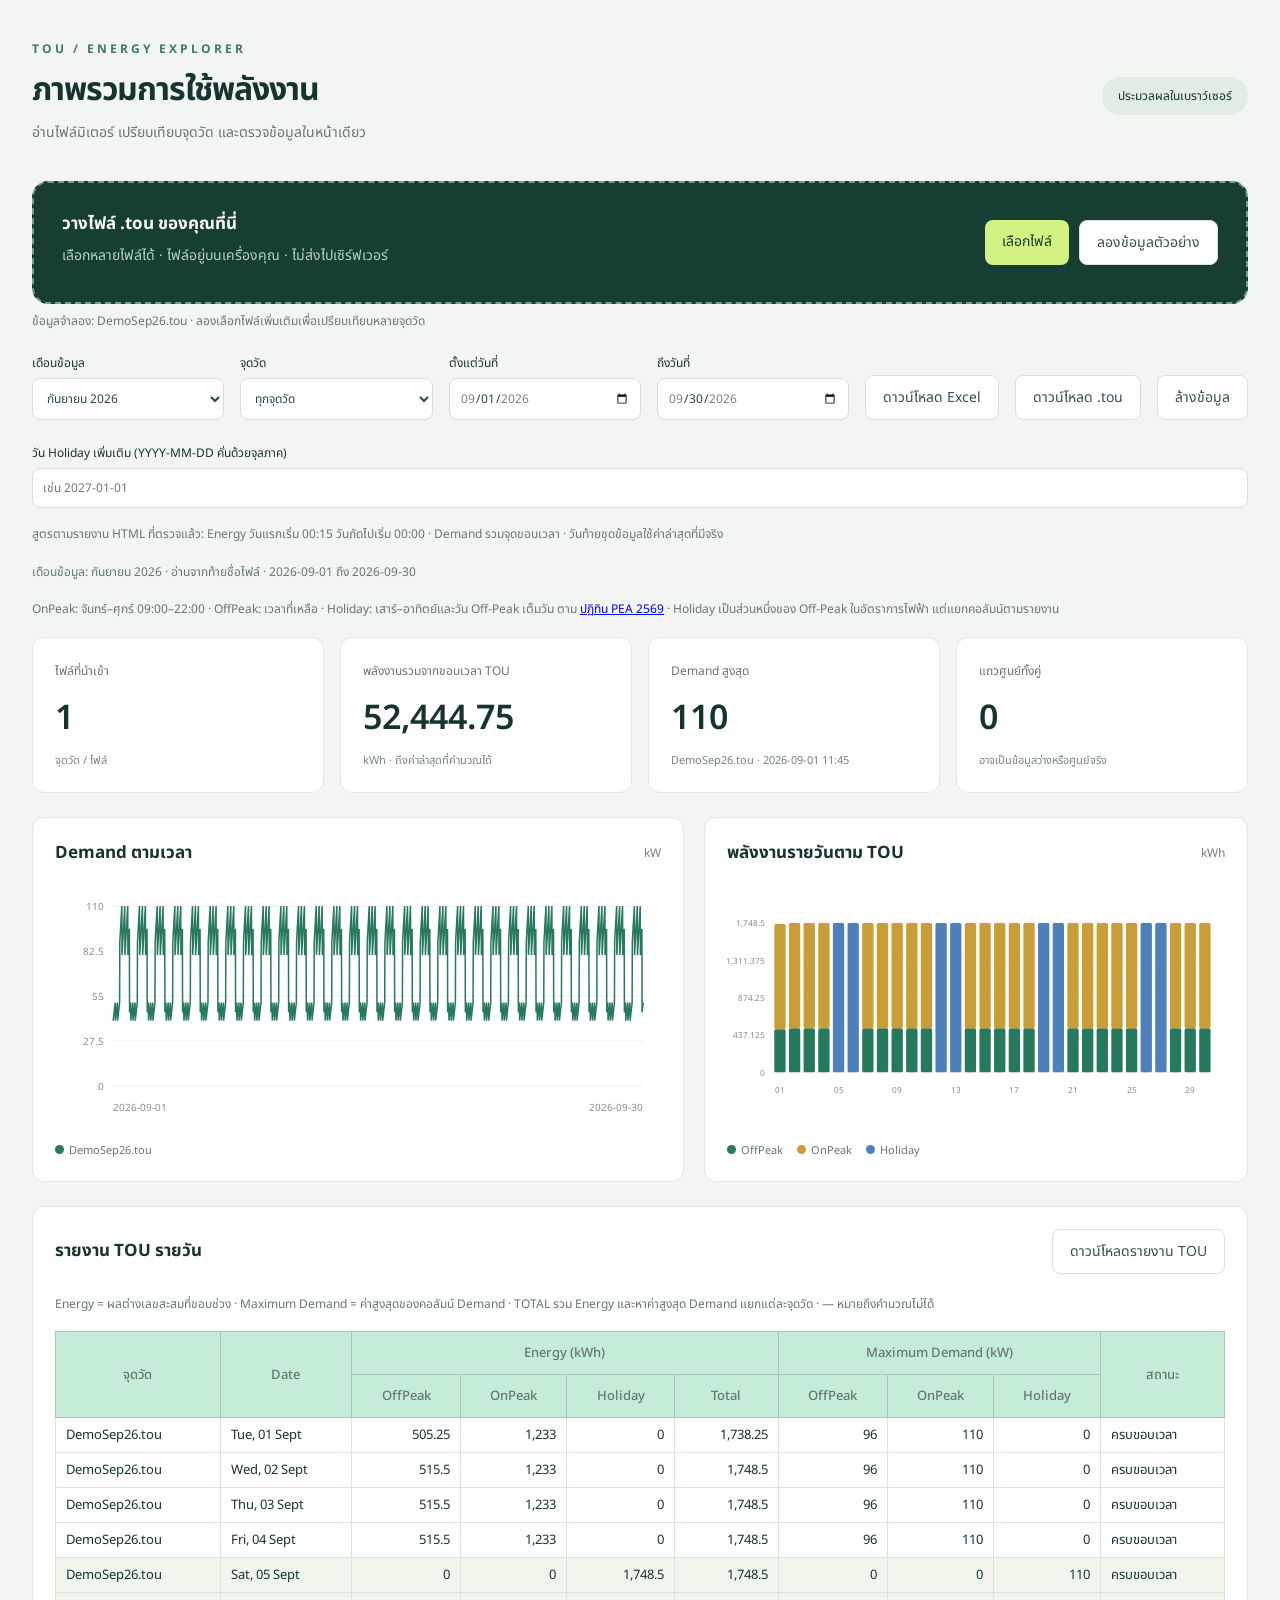
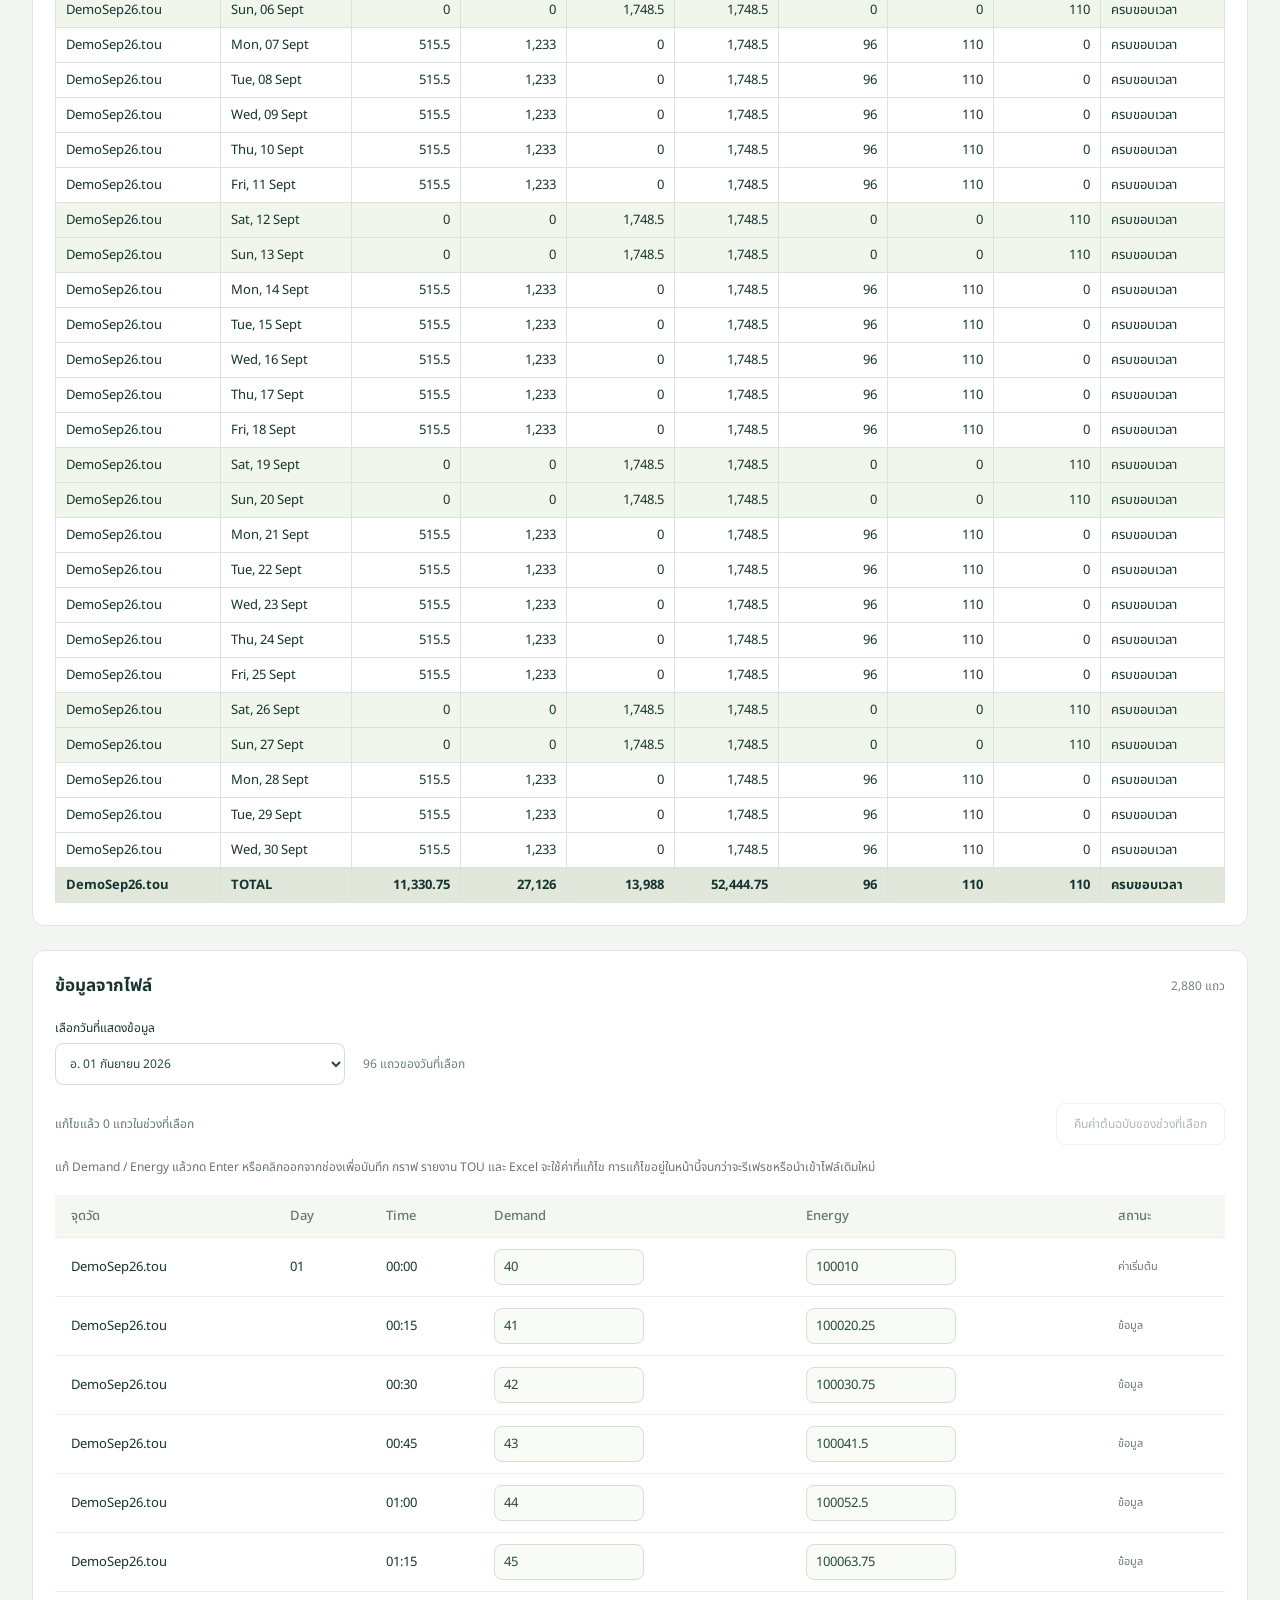
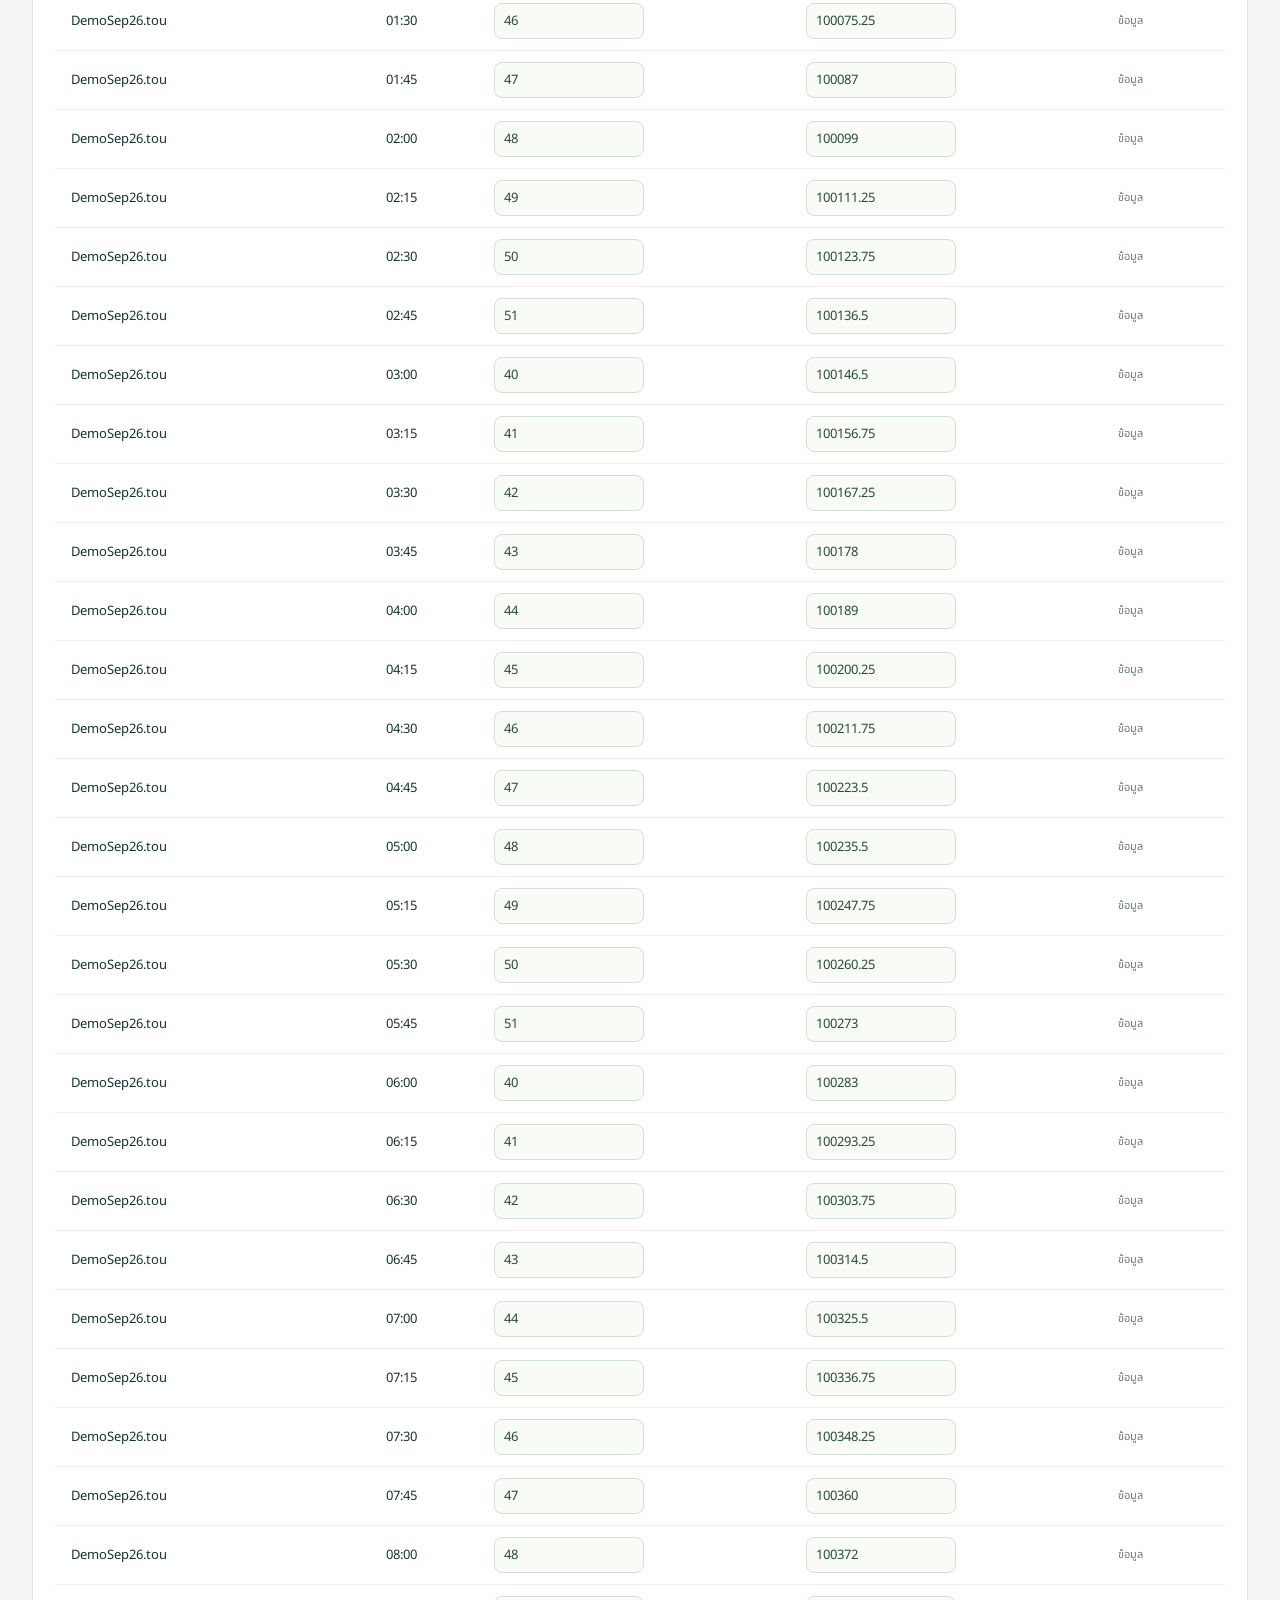
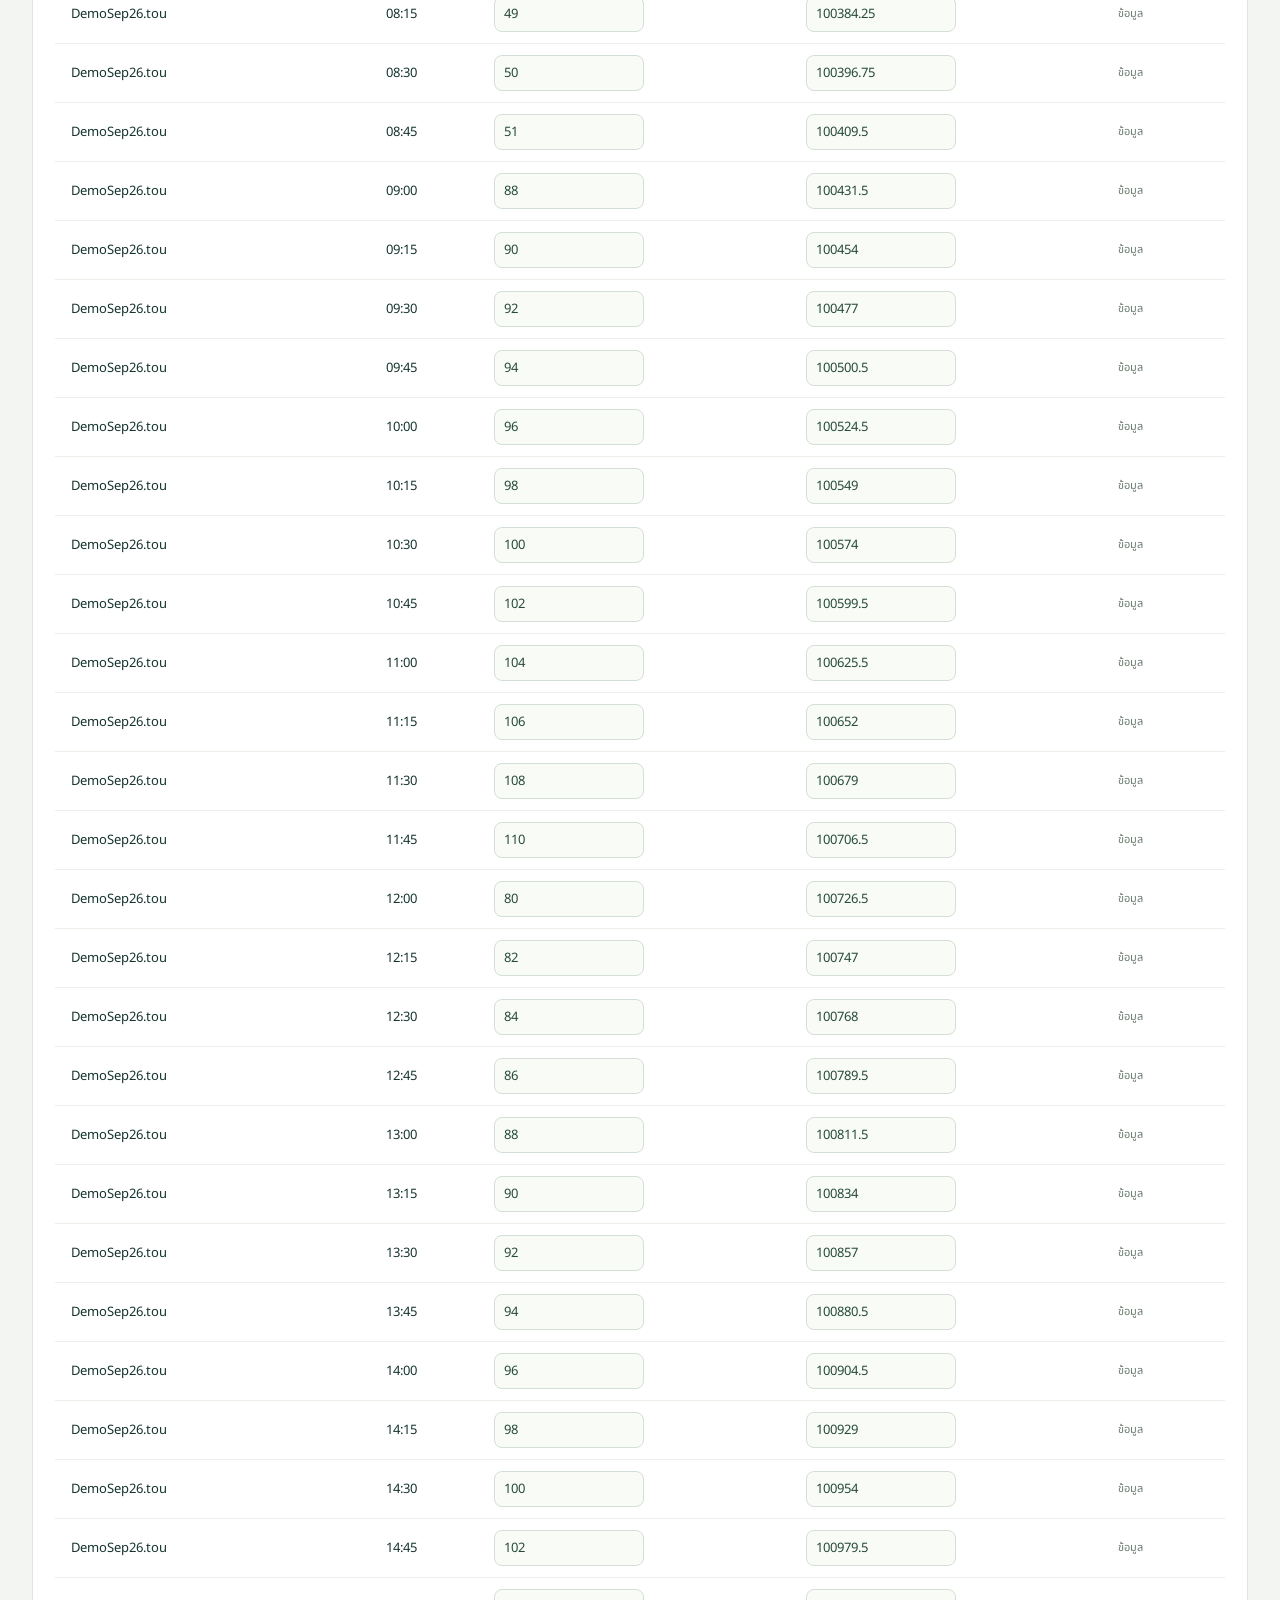
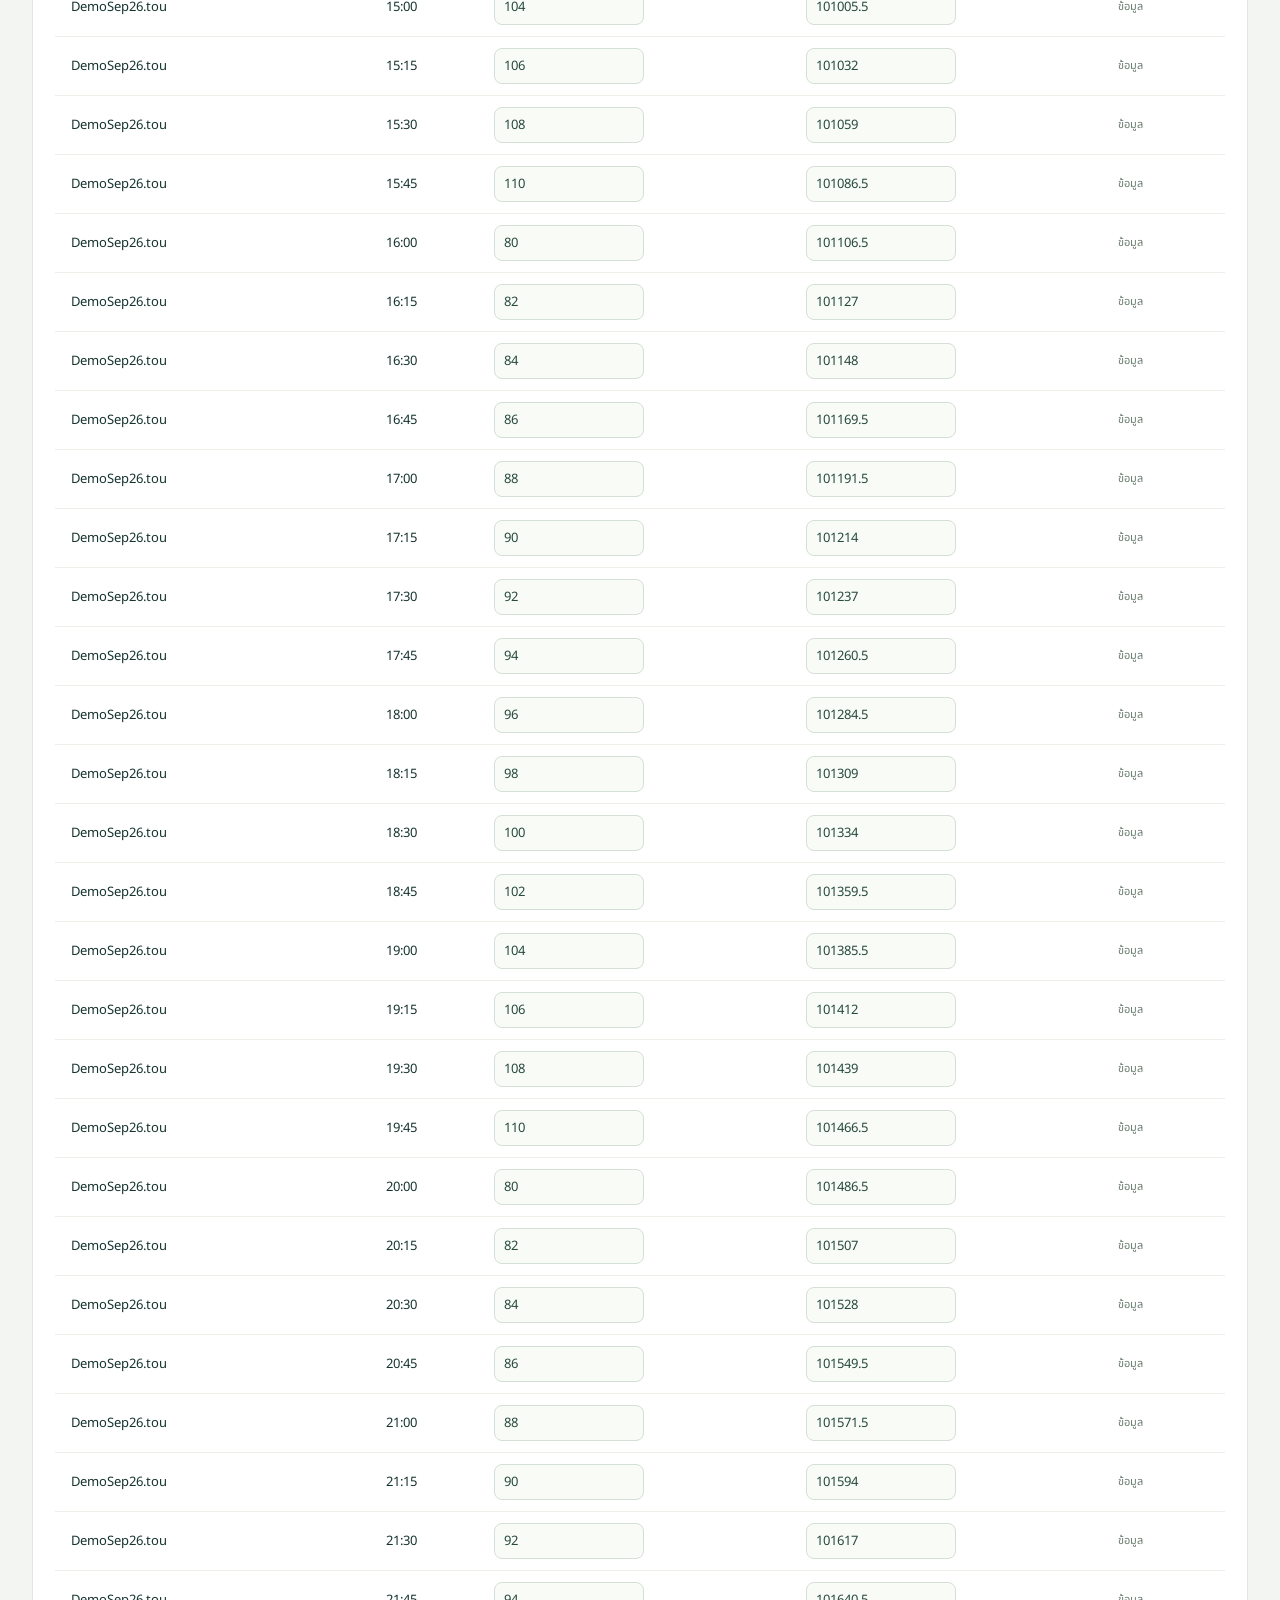
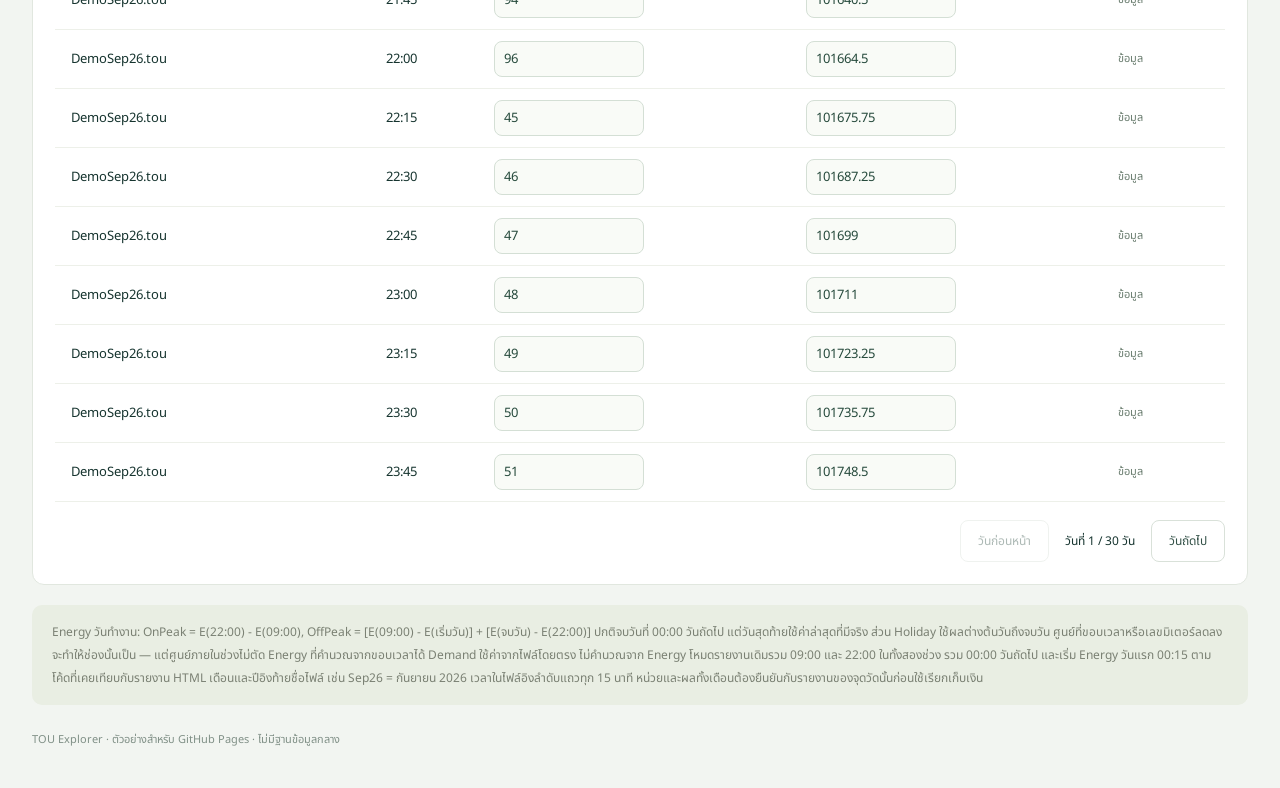
==== index.html @ ffd2c07a "Add TOU dashboard with verified calculations Read and edit TOU files locally, display daily TOU ener" ====
<!doctype html>
<html lang="th"><head><meta charset="utf-8"><meta name="viewport" content="width=device-width,initial-scale=1"><title>TOU · Energy Dashboard</title><link rel="stylesheet" href="style.css"></head>
<body><main>
<header><div><div class="eyebrow">TOU / ENERGY EXPLORER</div><h1>ภาพรวมการใช้พลังงาน</h1><p>อ่านไฟล์มิเตอร์ เปรียบเทียบจุดวัด และตรวจข้อมูลในหน้าเดียว</p></div><span class="badge">ประมวลผลในเบราว์เซอร์</span></header>
<section id="drop" class="upload"><div><h2>วางไฟล์ .tou ของคุณที่นี่</h2><p>เลือกหลายไฟล์ได้ · ไฟล์อยู่บนเครื่องคุณ · ไม่ส่งไปเซิร์ฟเวอร์</p></div><div class="actions"><label class="button">เลือกไฟล์<input id="files" type="file" accept=".tou" multiple hidden></label><button id="demo" class="secondary">ลองข้อมูลตัวอย่าง</button></div></section>
<p id="message" role="status" aria-live="polite"></p>
<section class="filters"><label>เดือนข้อมูล<select id="period"></select></label><label>จุดวัด<select id="meter"><option value="all">ทุกจุดวัด</option></select></label><label>ตั้งแต่วันที่<input type="date" id="from"></label><label>ถึงวันที่<input type="date" id="to"></label><button id="export" class="secondary">ดาวน์โหลด Excel</button><button id="touExport" class="secondary" title="ส่งออกทั้งไฟล์พร้อมค่าที่แก้ไข ไม่ตัดตามช่วงวันที่">ดาวน์โหลด .tou</button><button id="clear" class="secondary">ล้างข้อมูล</button></section>
<section class="tou-options"><label>วัน Holiday เพิ่มเติม (YYYY-MM-DD คั่นด้วยจุลภาค)<input id="holidays" placeholder="เช่น 2027-01-01"></label></section><p class="rule">สูตรตามรายงาน HTML ที่ตรวจแล้ว: Energy วันแรกเริ่ม 00:15 วันถัดไปเริ่ม 00:00 · Demand รวมจุดขอบเวลา · วันท้ายชุดข้อมูลใช้ค่าล่าสุดที่มีจริง</p><p id="periodInfo" class="rule"></p><p class="rule">OnPeak: จันทร์–ศุกร์ 09:00–22:00 · OffPeak: เวลาที่เหลือ · Holiday: เสาร์–อาทิตย์และวัน Off-Peak เต็มวัน ตาม <a href="https://www.pea.co.th/sites/default/files/users/user36/Off-Peak_Calendar_2569_0.jpg" target="_blank" rel="noopener">ปฏิทิน PEA 2569</a> · Holiday เป็นส่วนหนึ่งของ Off-Peak ในอัตราการไฟฟ้า แต่แยกคอลัมน์ตามรายงาน</p><p id="calendarWarning" role="status"></p><section class="cards"><article><span>ไฟล์ที่นำเข้า</span><strong id="count">0</strong><small>จุดวัด / ไฟล์</small></article><article><span>พลังงานรวมจากขอบเวลา TOU</span><strong id="energy">—</strong><small>kWh · ถึงค่าล่าสุดที่คำนวณได้</small></article><article><span>Demand สูงสุด</span><strong id="peak">—</strong><small id="peakAt">kW</small></article><article><span>แถวศูนย์ทั้งคู่</span><strong id="gaps">—</strong><small>อาจเป็นข้อมูลว่างหรือศูนย์จริง</small></article></section>
<section class="charts"><article class="panel"><div class="panelhead"><h2>Demand ตามเวลา</h2><span>kW</span></div><div id="demandChart" class="chart"></div></article><article class="panel"><div class="panelhead"><h2>พลังงานรายวันตาม TOU</h2><span>kWh</span></div><div id="energyChart" class="chart"></div></article></section>
<section class="panel daily-panel"><div class="panelhead"><h2>รายงาน TOU รายวัน</h2><button id="dailyExport" class="secondary">ดาวน์โหลดรายงาน TOU</button></div><p class="rule">Energy = ผลต่างเลขสะสมที่ขอบช่วง · Maximum Demand = ค่าสูงสุดของคอลัมน์ Demand · TOTAL รวม Energy และหาค่าสูงสุด Demand แยกแต่ละจุดวัด · — หมายถึงคำนวณไม่ได้</p><div class="tablewrap"><table class="tou-table"><thead><tr><th rowspan="2">จุดวัด</th><th rowspan="2">Date</th><th colspan="4">Energy (kWh)</th><th colspan="3">Maximum Demand (kW)</th><th rowspan="2">สถานะ</th></tr><tr><th>OffPeak</th><th>OnPeak</th><th>Holiday</th><th>Total</th><th>OffPeak</th><th>OnPeak</th><th>Holiday</th></tr></thead><tbody id="dailyTable"></tbody></table></div></section><section class="panel"><div class="panelhead"><h2>ข้อมูลจากไฟล์</h2><span id="rowsCount">0 แถว</span></div><div class="day-toolbar"><label>เลือกวันที่แสดงข้อมูล<select id="rawDay"></select></label><span id="dayRowsCount"></span></div><div class="edit-toolbar"><span id="editCount">แก้ไขแล้ว 0 แถว</span><button id="restore" class="secondary" disabled>คืนค่าต้นฉบับของช่วงที่เลือก</button></div><p class="rule">แก้ Demand / Energy แล้วกด Enter หรือคลิกออกจากช่องเพื่อบันทึก กราฟ รายงาน TOU และ Excel จะใช้ค่าที่แก้ไข การแก้ไขอยู่ในหน้านี้จนกว่าจะรีเฟรชหรือนำเข้าไฟล์เดิมใหม่</p><p id="editMessage" role="status" aria-live="polite"></p><div class="tablewrap"><table><thead><tr><th>จุดวัด</th><th>Day</th><th>Time</th><th>Demand</th><th>Energy</th><th>สถานะ</th></tr></thead><tbody id="table"></tbody></table></div><div class="pager"><button id="prev" class="secondary">วันก่อนหน้า</button><span id="page">—</span><button id="next" class="secondary">วันถัดไป</button></div></section>
<aside>Energy วันทำงาน: OnPeak = E(22:00) − E(09:00), OffPeak = [E(09:00) − E(เริ่มวัน)] + [E(จบวัน) − E(22:00)] ปกติจบวันที่ 00:00 วันถัดไป แต่วันสุดท้ายใช้ค่าล่าสุดที่มีจริง ส่วน Holiday ใช้ผลต่างต้นวันถึงจบวัน ศูนย์ที่ขอบเวลาหรือเลขมิเตอร์ลดลงจะทำให้ช่องนั้นเป็น — แต่ศูนย์ภายในช่วงไม่ตัด Energy ที่คำนวณจากขอบเวลาได้ Demand ใช้ค่าจากไฟล์โดยตรง ไม่คำนวณจาก Energy โหมดรายงานเดิมรวม 09:00 และ 22:00 ในทั้งสองช่วง รวม 00:00 วันถัดไป และเริ่ม Energy วันแรก 00:15 ตามโค้ดที่เคยเทียบกับรายงาน HTML เดือนและปีอิงท้ายชื่อไฟล์ เช่น Sep26 = กันยายน 2026 เวลาในไฟล์อิงลำดับแถวทุก 15 นาที หน่วยและผลทั้งเดือนต้องยืนยันกับรายงานของจุดวัดนั้นก่อนใช้เรียกเก็บเงิน</aside>
<footer>TOU Explorer · ตัวอย่างสำหรับ GitHub Pages · ไม่มีฐานข้อมูลกลาง</footer>
</main><script src="demo.js"></script><script type="module" src="app.js"></script></body></html>
---- style.css ----
@import url('https://fonts.googleapis.com/css2?family=Noto+Sans+Thai:wght@400;500;600;700&display=swap');
:root{font-family:'Noto Sans Thai',sans-serif;color:#16342f;background:#f2f5f1;font-size:14px}*{box-sizing:border-box}body{margin:0}main{max-width:1280px;margin:auto;padding:40px 32px}header{display:flex;justify-content:space-between;align-items:center;margin-bottom:30px}h1{font-size:32px;letter-spacing:-1px;margin:8px 0}h2{font-size:17px;margin:0}p{color:#65776f;margin:8px 0}.eyebrow{font-size:12px;letter-spacing:3px;color:#3d7a66;font-weight:700}.badge{background:#e1ece3;padding:10px 16px;border-radius:30px;font-size:12px}.upload{display:flex;align-items:center;justify-content:space-between;background:#173e33;color:white;border:2px dashed #789c88;border-radius:16px;padding:28px}.upload p{color:#bcd0c3}.upload.over{background:#285e4c}.actions{display:flex;gap:10px;flex-wrap:wrap}button,.button{font:inherit;border:0;border-radius:8px;background:#d3f283;color:#183d30;cursor:pointer;padding:11px 17px;display:inline-block}button.secondary{background:white;border:1px solid #d9e1d9;color:#345248}button:hover,.button:hover{filter:brightness(.95)}button:disabled{opacity:.4;cursor:default}input,select{font:inherit;border:1px solid #d4dfd5;border-radius:8px;padding:10px;background:white;color:#264a3c;width:100%}.filters{display:flex;gap:16px;align-items:end;margin:24px 0}.filters label{flex:1;display:grid;gap:6px;font-size:12px}.cards{display:grid;grid-template-columns:repeat(4,1fr);gap:16px;margin-bottom:24px}.cards article{background:white;border:1px solid #e1e7df;border-radius:12px;padding:22px}.cards span{font-size:12px;color:#63776c}.cards strong{display:block;font-size:34px;margin:12px 0 5px;font-weight:600}.cards small{color:#75867c;font-size:11px}.charts{display:grid;grid-template-columns:1.2fr 1fr;gap:20px;margin-bottom:24px}.panel{background:white;border:1px solid #e1e7df;border-radius:12px;padding:22px}.panelhead{display:flex;justify-content:space-between;align-items:center;margin-bottom:20px}.panelhead span{font-size:12px;color:#738178}.chart{min-height:240px}.chart svg{width:100%;height:240px;overflow:visible}.legend{display:flex;gap:14px;flex-wrap:wrap;font-size:11px;color:#63776c;margin-top:10px}.legend i{width:9px;height:9px;display:inline-block;border-radius:50%;margin-right:5px}.empty{height:240px;display:grid;place-items:center;color:#96a399}.tablewrap{overflow:auto}table{width:100%;border-collapse:collapse;font-size:13px}th{text-align:left;font-weight:500;background:#f5f7f3;color:#65776f}th,td{padding:11px 16px;border-bottom:1px solid #edf0e9;white-space:nowrap}td:nth-child(4),td:nth-child(5){font-variant-numeric:tabular-nums}.status{font-size:11px;color:#6b7e70}.warn{color:#a67524}.pager{display:flex;gap:16px;justify-content:flex-end;align-items:center;margin-top:18px;font-size:12px}aside{font-size:12px;line-height:1.9;color:#7a8073;background:#e9eee3;border-radius:10px;padding:16px 20px;margin-top:20px}footer{font-size:11px;color:#809087;margin-top:26px}#message{font-size:12px;white-space:pre-line}button:focus-visible,.button:focus-visible,input:focus-visible,select:focus-visible{outline:3px solid #8fb970;outline-offset:3px}@media(max-width:800px){main{padding:22px 16px}header,.upload{display:block}.badge{display:inline-block;margin-top:12px}.actions{margin-top:16px}.filters{flex-wrap:wrap}.filters label{flex-basis:28%}.cards{grid-template-columns:repeat(2,1fr)}.charts{grid-template-columns:1fr}h1{font-size:26px}.cards article{padding:16px}.cards strong{font-size:28px}}

.tou-options{display:flex;gap:16px;margin:16px 0}.tou-options label{flex:1;font-size:12px;display:grid;gap:6px}.rule{font-size:12px;line-height:1.8;margin:0 0 16px}.daily-panel{margin-bottom:24px}.tou-table th{text-align:center;background:#c5ecd7;border:1px solid #a7c8b6}.tou-table td{padding:7px 10px;border:1px solid #dce3db;text-align:right}.tou-table td:first-child,.tou-table td:nth-child(2),.tou-table td:last-child{text-align:left}.tou-table tr.holiday{background:#f1f6ec}.tou-table tr.total{background:#e1e7db;font-weight:700}.tou-table tr.partial{color:#8a681a}#calendarWarning{font-size:12px;color:#956720}@media(max-width:800px){.tou-options{flex-direction:column}}

.reading-input{width:150px;min-width:110px;padding:7px 9px;font-variant-numeric:tabular-nums;background:#f9fbf7}.reading-input.edited{background:#fff5d9;border-color:#cba250}.edit-toolbar{display:flex;justify-content:space-between;align-items:center;gap:16px;margin-bottom:12px;font-size:12px;color:#627b6b}#editMessage{font-size:12px;color:#38735a}

.day-toolbar{display:flex;gap:18px;align-items:end;margin-bottom:18px}.day-toolbar label{display:grid;gap:6px;font-size:12px;width:290px}.day-toolbar span{font-size:12px;color:#6c8073;padding-bottom:12px}

.filters{flex-wrap:wrap}.filters label{min-width:150px}
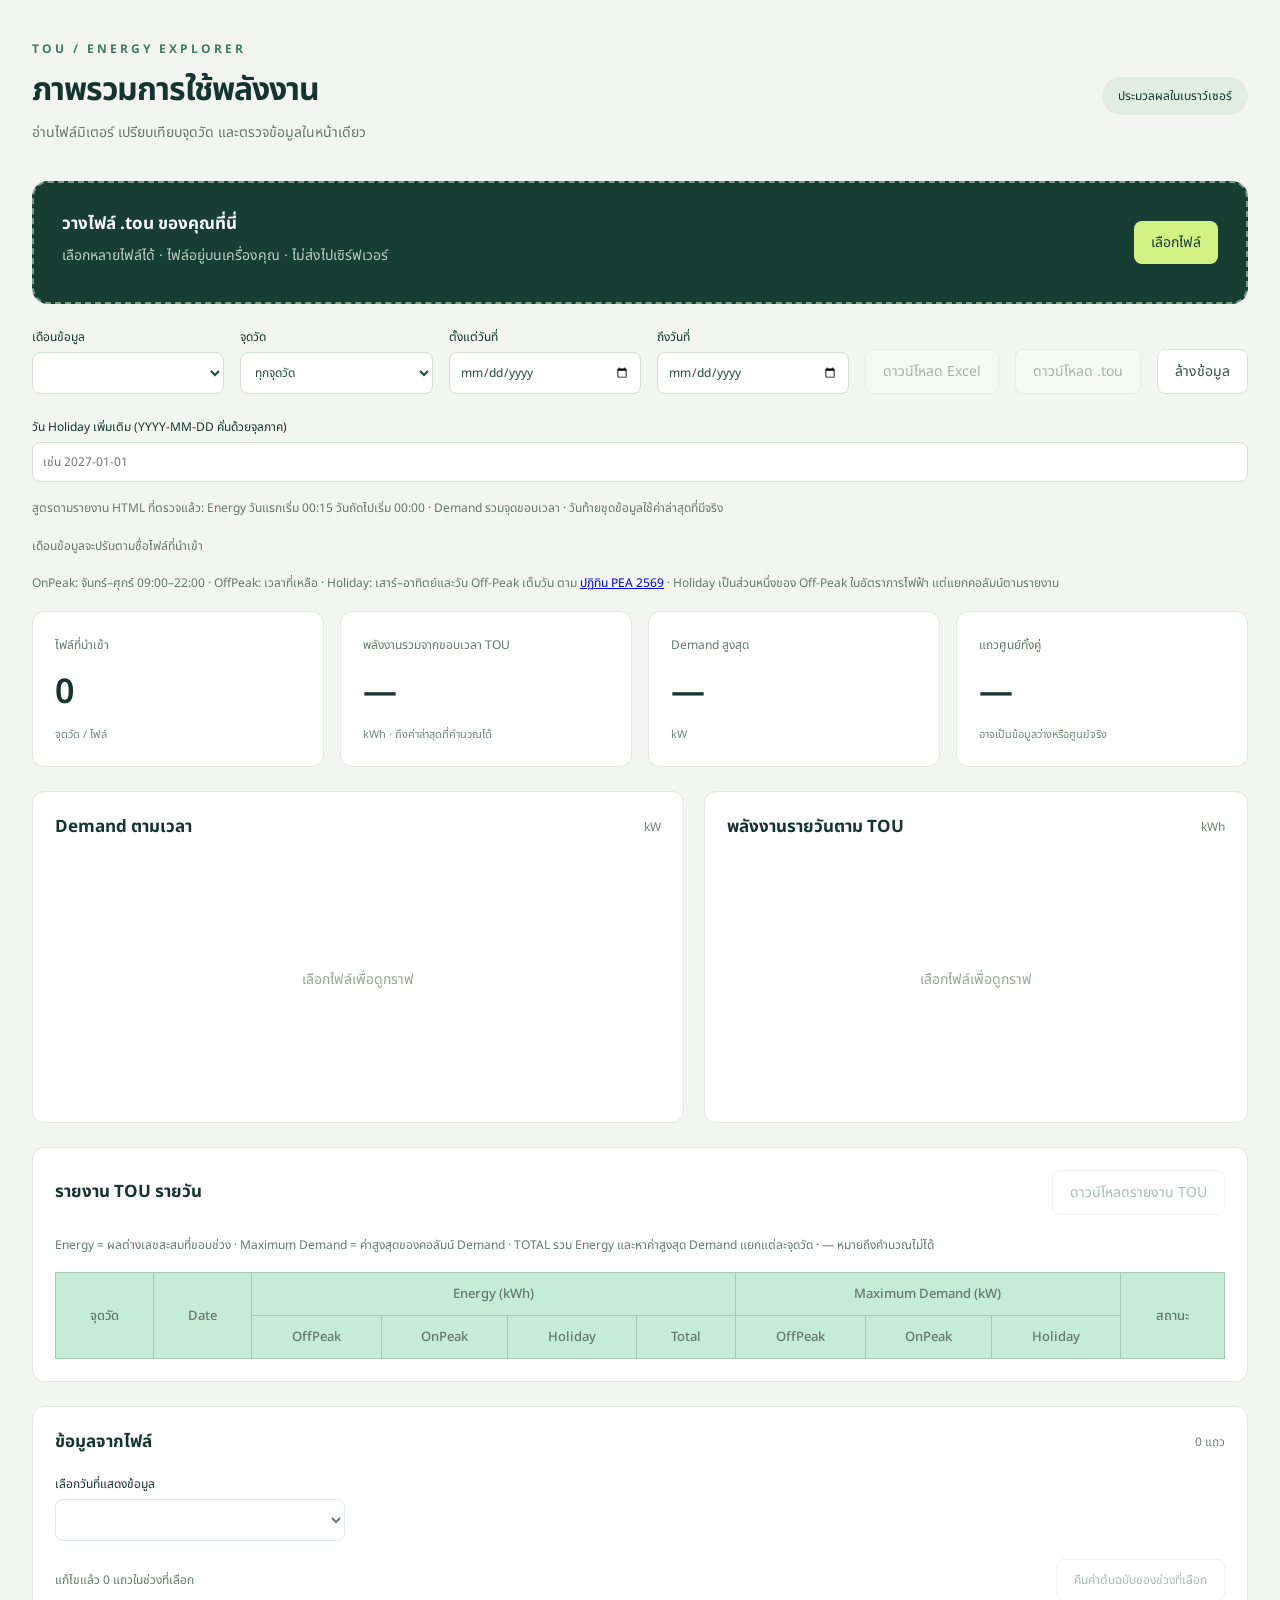
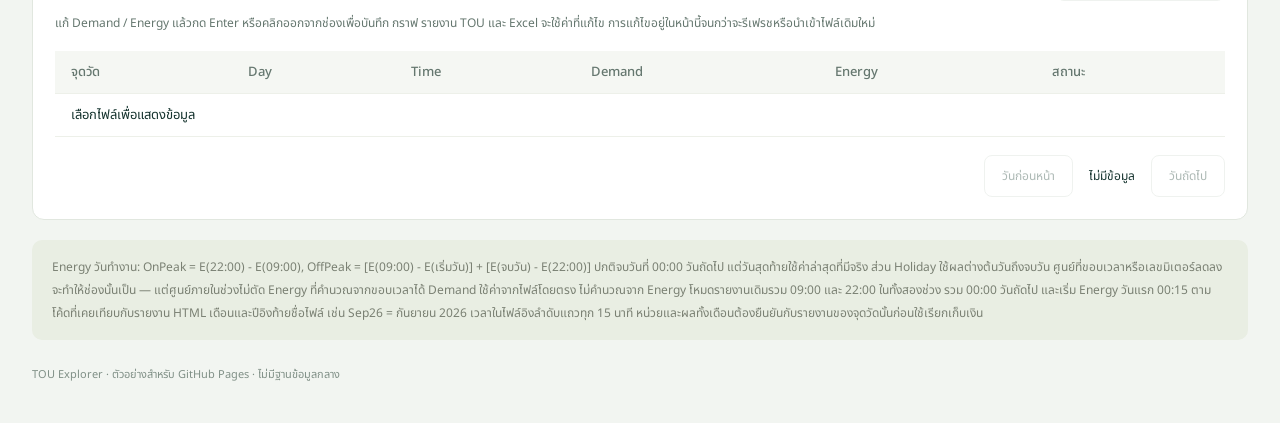
==== commit 84b76ab1: "Remove demo button and automatic sample loading" ====
--- a/index.html
+++ b/index.html
@@ -2,7 +2,7 @@
 <html lang="th"><head><meta charset="utf-8"><meta name="viewport" content="width=device-width,initial-scale=1"><title>TOU · Energy Dashboard</title><link rel="stylesheet" href="style.css"></head>
 <body><main>
 <header><div><div class="eyebrow">TOU / ENERGY EXPLORER</div><h1>ภาพรวมการใช้พลังงาน</h1><p>อ่านไฟล์มิเตอร์ เปรียบเทียบจุดวัด และตรวจข้อมูลในหน้าเดียว</p></div><span class="badge">ประมวลผลในเบราว์เซอร์</span></header>
-<section id="drop" class="upload"><div><h2>วางไฟล์ .tou ของคุณที่นี่</h2><p>เลือกหลายไฟล์ได้ · ไฟล์อยู่บนเครื่องคุณ · ไม่ส่งไปเซิร์ฟเวอร์</p></div><div class="actions"><label class="button">เลือกไฟล์<input id="files" type="file" accept=".tou" multiple hidden></label><button id="demo" class="secondary">ลองข้อมูลตัวอย่าง</button></div></section>
+<section id="drop" class="upload"><div><h2>วางไฟล์ .tou ของคุณที่นี่</h2><p>เลือกหลายไฟล์ได้ · ไฟล์อยู่บนเครื่องคุณ · ไม่ส่งไปเซิร์ฟเวอร์</p></div><div class="actions"><label class="button">เลือกไฟล์<input id="files" type="file" accept=".tou" multiple hidden></label></div></section>
 <p id="message" role="status" aria-live="polite"></p>
 <section class="filters"><label>เดือนข้อมูล<select id="period"></select></label><label>จุดวัด<select id="meter"><option value="all">ทุกจุดวัด</option></select></label><label>ตั้งแต่วันที่<input type="date" id="from"></label><label>ถึงวันที่<input type="date" id="to"></label><button id="export" class="secondary">ดาวน์โหลด Excel</button><button id="touExport" class="secondary" title="ส่งออกทั้งไฟล์พร้อมค่าที่แก้ไข ไม่ตัดตามช่วงวันที่">ดาวน์โหลด .tou</button><button id="clear" class="secondary">ล้างข้อมูล</button></section>
 <section class="tou-options"><label>วัน Holiday เพิ่มเติม (YYYY-MM-DD คั่นด้วยจุลภาค)<input id="holidays" placeholder="เช่น 2027-01-01"></label></section><p class="rule">สูตรตามรายงาน HTML ที่ตรวจแล้ว: Energy วันแรกเริ่ม 00:15 วันถัดไปเริ่ม 00:00 · Demand รวมจุดขอบเวลา · วันท้ายชุดข้อมูลใช้ค่าล่าสุดที่มีจริง</p><p id="periodInfo" class="rule"></p><p class="rule">OnPeak: จันทร์–ศุกร์ 09:00–22:00 · OffPeak: เวลาที่เหลือ · Holiday: เสาร์–อาทิตย์และวัน Off-Peak เต็มวัน ตาม <a href="https://www.pea.co.th/sites/default/files/users/user36/Off-Peak_Calendar_2569_0.jpg" target="_blank" rel="noopener">ปฏิทิน PEA 2569</a> · Holiday เป็นส่วนหนึ่งของ Off-Peak ในอัตราการไฟฟ้า แต่แยกคอลัมน์ตามรายงาน</p><p id="calendarWarning" role="status"></p><section class="cards"><article><span>ไฟล์ที่นำเข้า</span><strong id="count">0</strong><small>จุดวัด / ไฟล์</small></article><article><span>พลังงานรวมจากขอบเวลา TOU</span><strong id="energy">—</strong><small>kWh · ถึงค่าล่าสุดที่คำนวณได้</small></article><article><span>Demand สูงสุด</span><strong id="peak">—</strong><small id="peakAt">kW</small></article><article><span>แถวศูนย์ทั้งคู่</span><strong id="gaps">—</strong><small>อาจเป็นข้อมูลว่างหรือศูนย์จริง</small></article></section>
@@ -10,4 +10,4 @@
 <section class="panel daily-panel"><div class="panelhead"><h2>รายงาน TOU รายวัน</h2><button id="dailyExport" class="secondary">ดาวน์โหลดรายงาน TOU</button></div><p class="rule">Energy = ผลต่างเลขสะสมที่ขอบช่วง · Maximum Demand = ค่าสูงสุดของคอลัมน์ Demand · TOTAL รวม Energy และหาค่าสูงสุด Demand แยกแต่ละจุดวัด · — หมายถึงคำนวณไม่ได้</p><div class="tablewrap"><table class="tou-table"><thead><tr><th rowspan="2">จุดวัด</th><th rowspan="2">Date</th><th colspan="4">Energy (kWh)</th><th colspan="3">Maximum Demand (kW)</th><th rowspan="2">สถานะ</th></tr><tr><th>OffPeak</th><th>OnPeak</th><th>Holiday</th><th>Total</th><th>OffPeak</th><th>OnPeak</th><th>Holiday</th></tr></thead><tbody id="dailyTable"></tbody></table></div></section><section class="panel"><div class="panelhead"><h2>ข้อมูลจากไฟล์</h2><span id="rowsCount">0 แถว</span></div><div class="day-toolbar"><label>เลือกวันที่แสดงข้อมูล<select id="rawDay"></select></label><span id="dayRowsCount"></span></div><div class="edit-toolbar"><span id="editCount">แก้ไขแล้ว 0 แถว</span><button id="restore" class="secondary" disabled>คืนค่าต้นฉบับของช่วงที่เลือก</button></div><p class="rule">แก้ Demand / Energy แล้วกด Enter หรือคลิกออกจากช่องเพื่อบันทึก กราฟ รายงาน TOU และ Excel จะใช้ค่าที่แก้ไข การแก้ไขอยู่ในหน้านี้จนกว่าจะรีเฟรชหรือนำเข้าไฟล์เดิมใหม่</p><p id="editMessage" role="status" aria-live="polite"></p><div class="tablewrap"><table><thead><tr><th>จุดวัด</th><th>Day</th><th>Time</th><th>Demand</th><th>Energy</th><th>สถานะ</th></tr></thead><tbody id="table"></tbody></table></div><div class="pager"><button id="prev" class="secondary">วันก่อนหน้า</button><span id="page">—</span><button id="next" class="secondary">วันถัดไป</button></div></section>
 <aside>Energy วันทำงาน: OnPeak = E(22:00) − E(09:00), OffPeak = [E(09:00) − E(เริ่มวัน)] + [E(จบวัน) − E(22:00)] ปกติจบวันที่ 00:00 วันถัดไป แต่วันสุดท้ายใช้ค่าล่าสุดที่มีจริง ส่วน Holiday ใช้ผลต่างต้นวันถึงจบวัน ศูนย์ที่ขอบเวลาหรือเลขมิเตอร์ลดลงจะทำให้ช่องนั้นเป็น — แต่ศูนย์ภายในช่วงไม่ตัด Energy ที่คำนวณจากขอบเวลาได้ Demand ใช้ค่าจากไฟล์โดยตรง ไม่คำนวณจาก Energy โหมดรายงานเดิมรวม 09:00 และ 22:00 ในทั้งสองช่วง รวม 00:00 วันถัดไป และเริ่ม Energy วันแรก 00:15 ตามโค้ดที่เคยเทียบกับรายงาน HTML เดือนและปีอิงท้ายชื่อไฟล์ เช่น Sep26 = กันยายน 2026 เวลาในไฟล์อิงลำดับแถวทุก 15 นาที หน่วยและผลทั้งเดือนต้องยืนยันกับรายงานของจุดวัดนั้นก่อนใช้เรียกเก็บเงิน</aside>
 <footer>TOU Explorer · ตัวอย่างสำหรับ GitHub Pages · ไม่มีฐานข้อมูลกลาง</footer>
-</main><script src="demo.js"></script><script type="module" src="app.js"></script></body></html>
+</main><script type="module" src="app.js"></script></body></html>
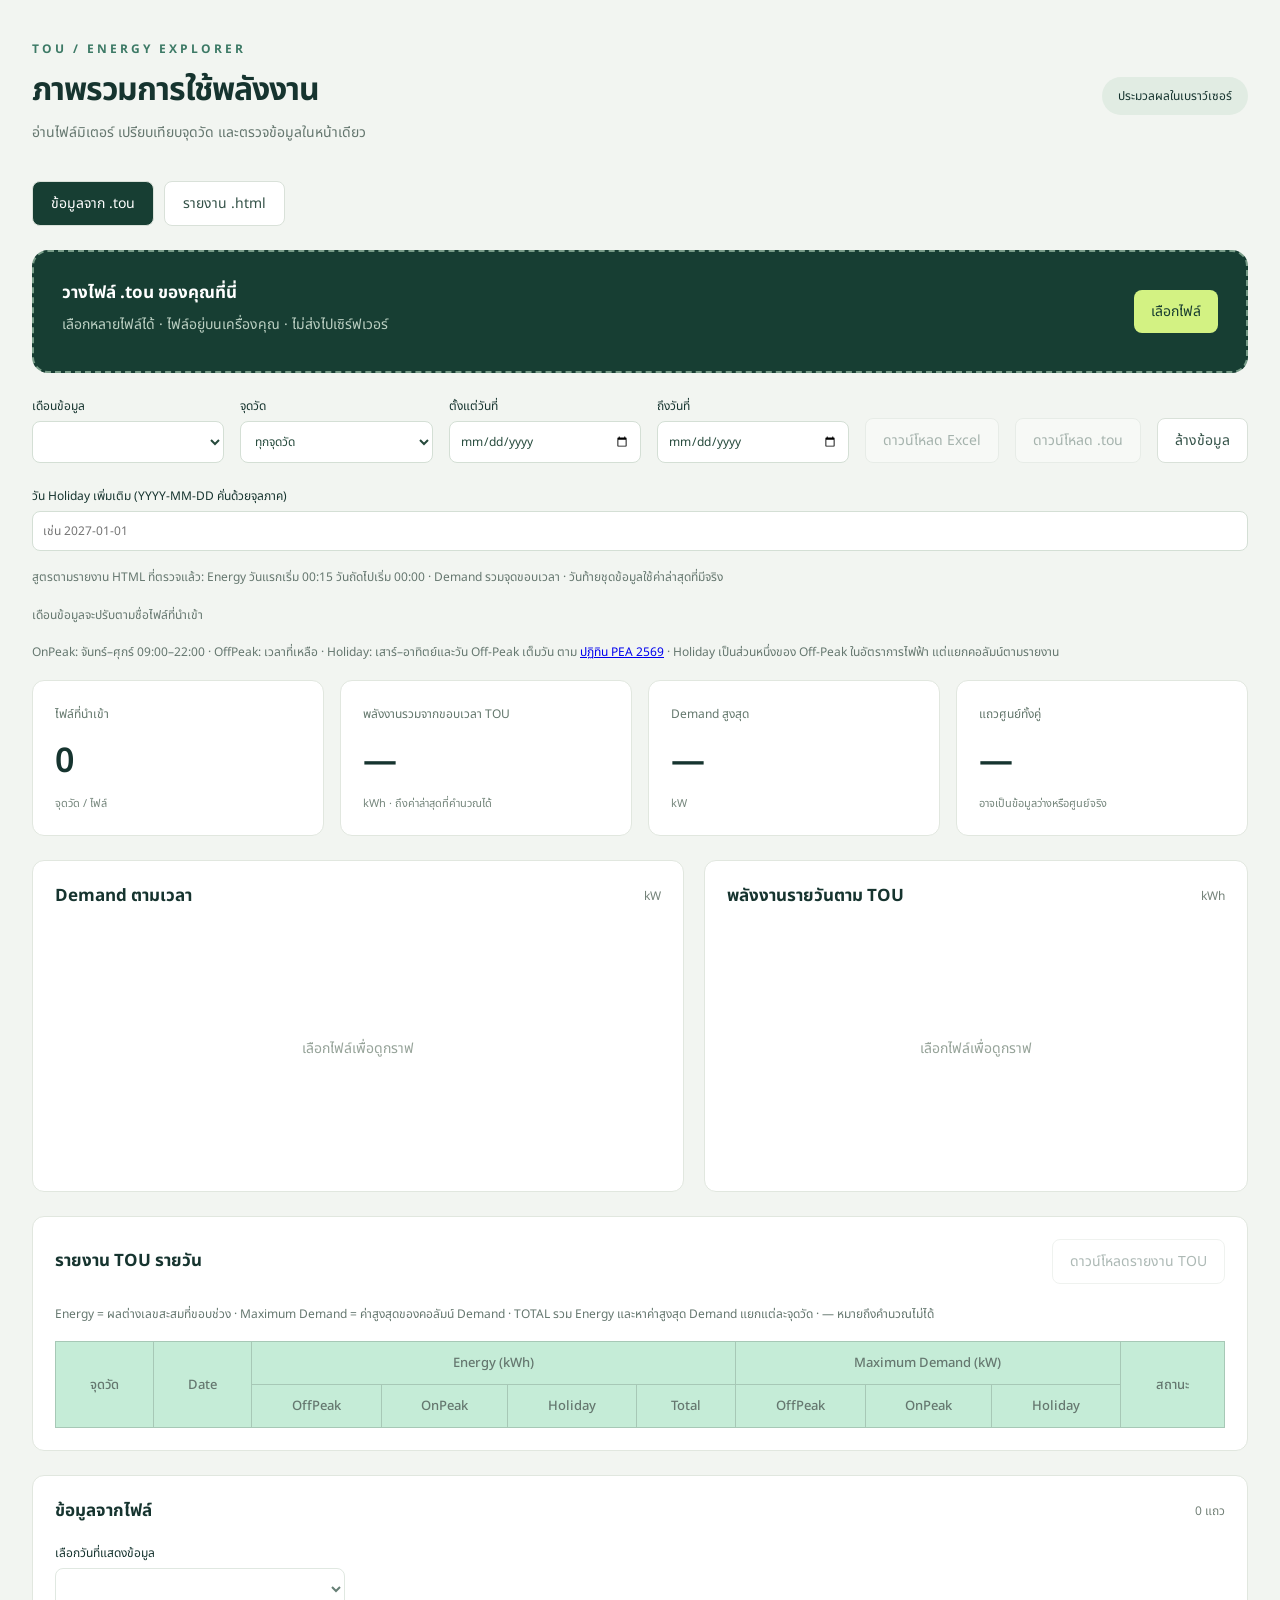
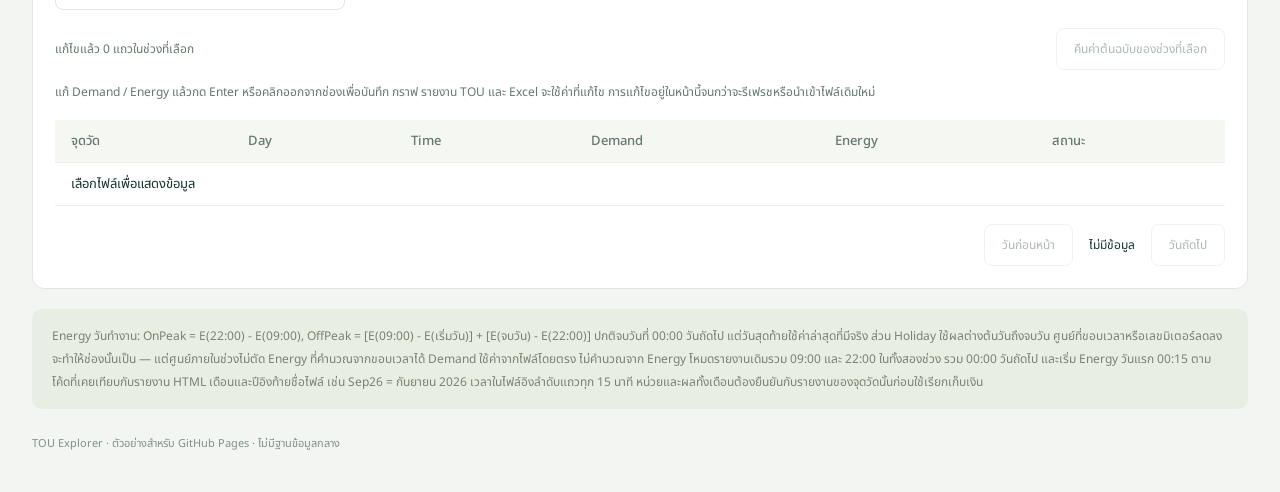
==== commit 1957208d: "Add HTML TOU report upload page and navigation" ====
--- a/index.html
+++ b/index.html
@@ -1,7 +1,8 @@
 <!doctype html>
-<html lang="th"><head><meta charset="utf-8"><meta name="viewport" content="width=device-width,initial-scale=1"><title>TOU · Energy Dashboard</title><link rel="stylesheet" href="style.css"></head>
+<html lang="th"><head><meta charset="utf-8"><meta name="viewport" content="width=device-width,initial-scale=1"><title>TOU · Energy Dashboard</title><link rel="stylesheet" href="style.css"><style>.main-menu{display:flex;gap:10px;margin-bottom:24px}.main-menu a{padding:11px 18px;border-radius:8px;text-decoration:none;color:#345248;background:white;border:1px solid #d9e1d9}.main-menu a[aria-current]{background:#173e33;color:white}</style></head>
 <body><main>
 <header><div><div class="eyebrow">TOU / ENERGY EXPLORER</div><h1>ภาพรวมการใช้พลังงาน</h1><p>อ่านไฟล์มิเตอร์ เปรียบเทียบจุดวัด และตรวจข้อมูลในหน้าเดียว</p></div><span class="badge">ประมวลผลในเบราว์เซอร์</span></header>
+<nav class="main-menu" aria-label="เมนูหลัก"><a href="index.html" aria-current="page">ข้อมูลจาก .tou</a><a href="html-report.html">รายงาน .html</a></nav>
 <section id="drop" class="upload"><div><h2>วางไฟล์ .tou ของคุณที่นี่</h2><p>เลือกหลายไฟล์ได้ · ไฟล์อยู่บนเครื่องคุณ · ไม่ส่งไปเซิร์ฟเวอร์</p></div><div class="actions"><label class="button">เลือกไฟล์<input id="files" type="file" accept=".tou" multiple hidden></label></div></section>
 <p id="message" role="status" aria-live="polite"></p>
 <section class="filters"><label>เดือนข้อมูล<select id="period"></select></label><label>จุดวัด<select id="meter"><option value="all">ทุกจุดวัด</option></select></label><label>ตั้งแต่วันที่<input type="date" id="from"></label><label>ถึงวันที่<input type="date" id="to"></label><button id="export" class="secondary">ดาวน์โหลด Excel</button><button id="touExport" class="secondary" title="ส่งออกทั้งไฟล์พร้อมค่าที่แก้ไข ไม่ตัดตามช่วงวันที่">ดาวน์โหลด .tou</button><button id="clear" class="secondary">ล้างข้อมูล</button></section>
@@ -10,4 +11,4 @@
 <section class="panel daily-panel"><div class="panelhead"><h2>รายงาน TOU รายวัน</h2><button id="dailyExport" class="secondary">ดาวน์โหลดรายงาน TOU</button></div><p class="rule">Energy = ผลต่างเลขสะสมที่ขอบช่วง · Maximum Demand = ค่าสูงสุดของคอลัมน์ Demand · TOTAL รวม Energy และหาค่าสูงสุด Demand แยกแต่ละจุดวัด · — หมายถึงคำนวณไม่ได้</p><div class="tablewrap"><table class="tou-table"><thead><tr><th rowspan="2">จุดวัด</th><th rowspan="2">Date</th><th colspan="4">Energy (kWh)</th><th colspan="3">Maximum Demand (kW)</th><th rowspan="2">สถานะ</th></tr><tr><th>OffPeak</th><th>OnPeak</th><th>Holiday</th><th>Total</th><th>OffPeak</th><th>OnPeak</th><th>Holiday</th></tr></thead><tbody id="dailyTable"></tbody></table></div></section><section class="panel"><div class="panelhead"><h2>ข้อมูลจากไฟล์</h2><span id="rowsCount">0 แถว</span></div><div class="day-toolbar"><label>เลือกวันที่แสดงข้อมูล<select id="rawDay"></select></label><span id="dayRowsCount"></span></div><div class="edit-toolbar"><span id="editCount">แก้ไขแล้ว 0 แถว</span><button id="restore" class="secondary" disabled>คืนค่าต้นฉบับของช่วงที่เลือก</button></div><p class="rule">แก้ Demand / Energy แล้วกด Enter หรือคลิกออกจากช่องเพื่อบันทึก กราฟ รายงาน TOU และ Excel จะใช้ค่าที่แก้ไข การแก้ไขอยู่ในหน้านี้จนกว่าจะรีเฟรชหรือนำเข้าไฟล์เดิมใหม่</p><p id="editMessage" role="status" aria-live="polite"></p><div class="tablewrap"><table><thead><tr><th>จุดวัด</th><th>Day</th><th>Time</th><th>Demand</th><th>Energy</th><th>สถานะ</th></tr></thead><tbody id="table"></tbody></table></div><div class="pager"><button id="prev" class="secondary">วันก่อนหน้า</button><span id="page">—</span><button id="next" class="secondary">วันถัดไป</button></div></section>
 <aside>Energy วันทำงาน: OnPeak = E(22:00) − E(09:00), OffPeak = [E(09:00) − E(เริ่มวัน)] + [E(จบวัน) − E(22:00)] ปกติจบวันที่ 00:00 วันถัดไป แต่วันสุดท้ายใช้ค่าล่าสุดที่มีจริง ส่วน Holiday ใช้ผลต่างต้นวันถึงจบวัน ศูนย์ที่ขอบเวลาหรือเลขมิเตอร์ลดลงจะทำให้ช่องนั้นเป็น — แต่ศูนย์ภายในช่วงไม่ตัด Energy ที่คำนวณจากขอบเวลาได้ Demand ใช้ค่าจากไฟล์โดยตรง ไม่คำนวณจาก Energy โหมดรายงานเดิมรวม 09:00 และ 22:00 ในทั้งสองช่วง รวม 00:00 วันถัดไป และเริ่ม Energy วันแรก 00:15 ตามโค้ดที่เคยเทียบกับรายงาน HTML เดือนและปีอิงท้ายชื่อไฟล์ เช่น Sep26 = กันยายน 2026 เวลาในไฟล์อิงลำดับแถวทุก 15 นาที หน่วยและผลทั้งเดือนต้องยืนยันกับรายงานของจุดวัดนั้นก่อนใช้เรียกเก็บเงิน</aside>
 <footer>TOU Explorer · ตัวอย่างสำหรับ GitHub Pages · ไม่มีฐานข้อมูลกลาง</footer>
-</main><script type="module" src="app.js"></script></body></html>
+</main><script type="module" src="app.js?v=20261011-no-demo"></script></body></html>
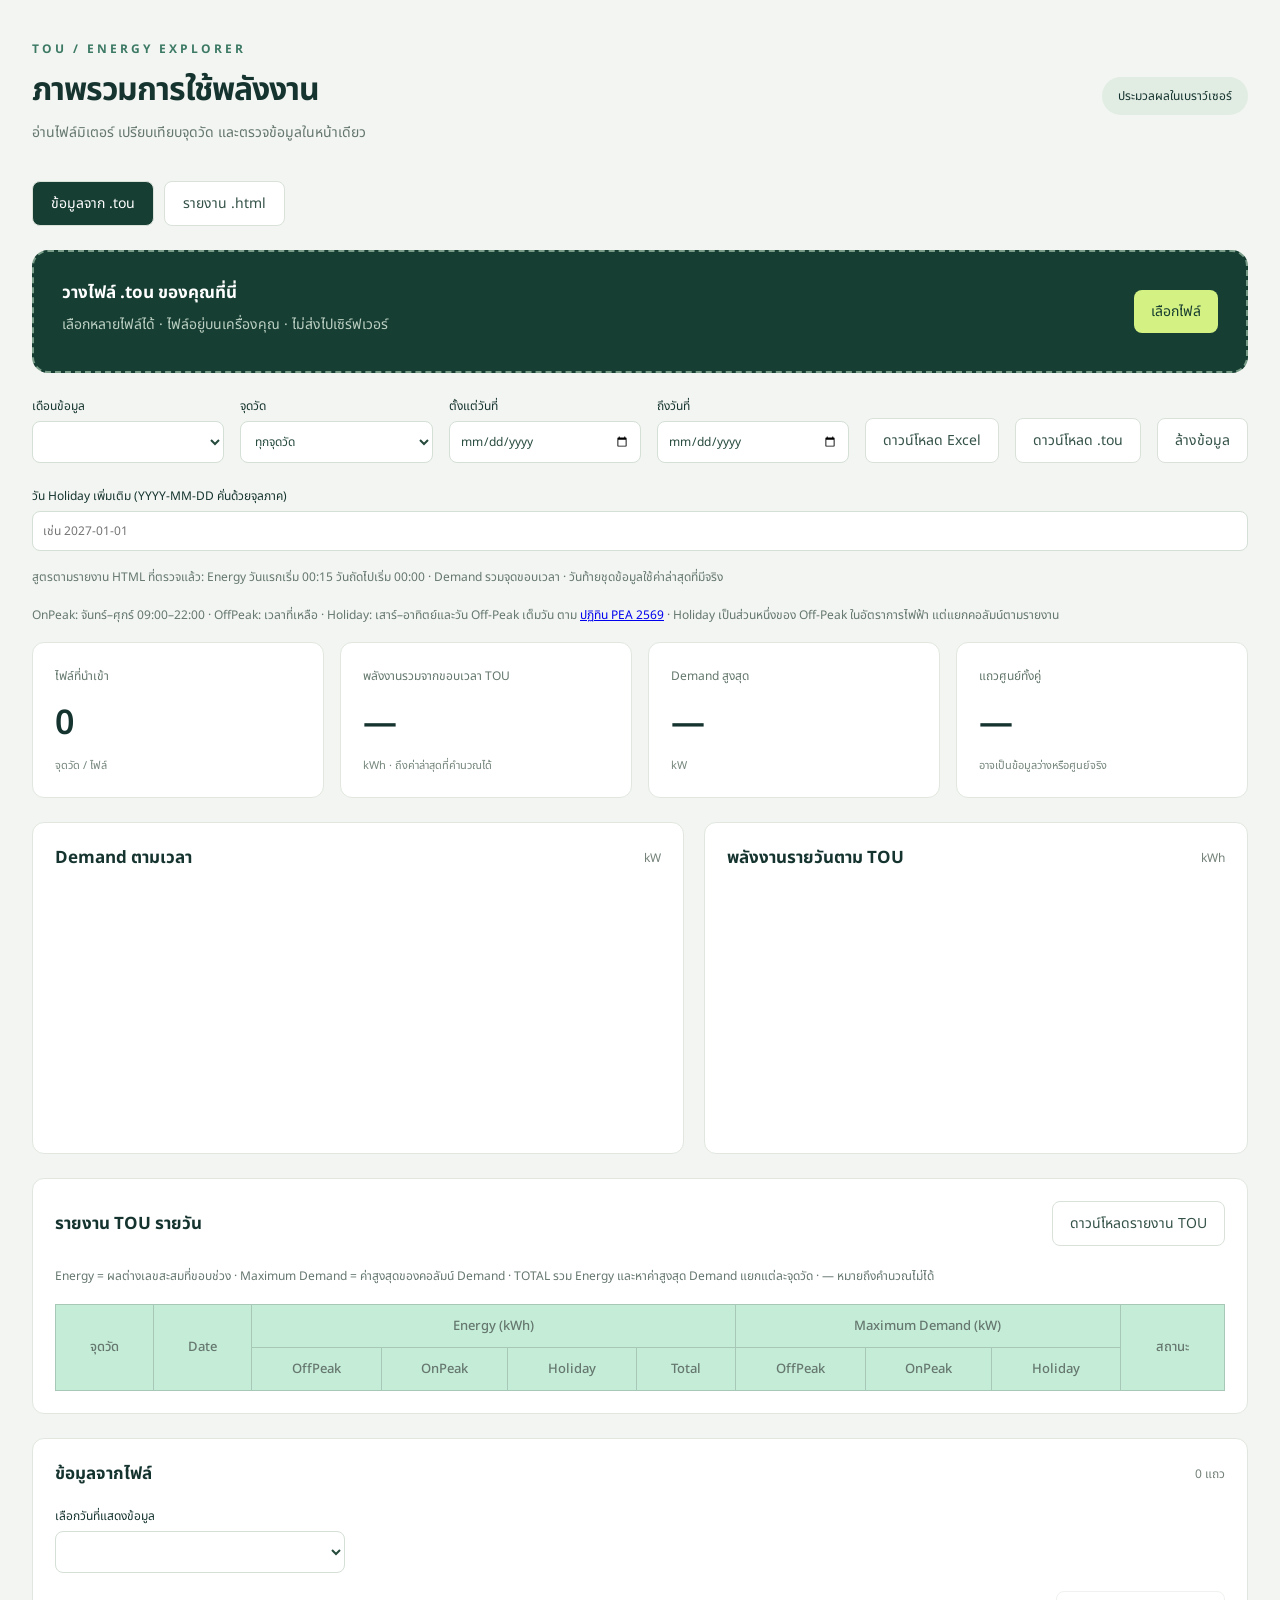
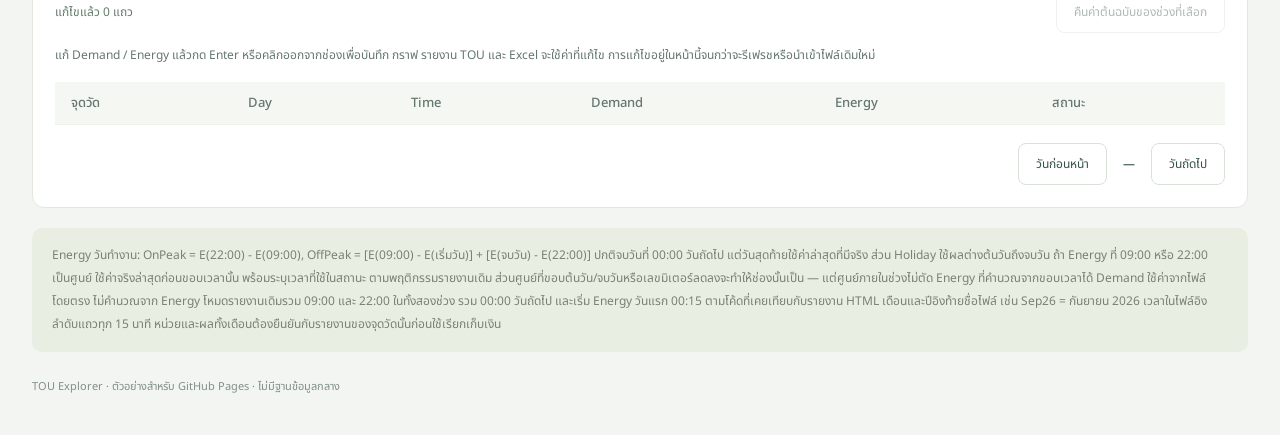
==== commit 2ed247ae: "Refresh dashboard assets and explain missing register boundaries" ====
--- a/index.html
+++ b/index.html
@@ -9,6 +9,6 @@
 <section class="tou-options"><label>วัน Holiday เพิ่มเติม (YYYY-MM-DD คั่นด้วยจุลภาค)<input id="holidays" placeholder="เช่น 2027-01-01"></label></section><p class="rule">สูตรตามรายงาน HTML ที่ตรวจแล้ว: Energy วันแรกเริ่ม 00:15 วันถัดไปเริ่ม 00:00 · Demand รวมจุดขอบเวลา · วันท้ายชุดข้อมูลใช้ค่าล่าสุดที่มีจริง</p><p id="periodInfo" class="rule"></p><p class="rule">OnPeak: จันทร์–ศุกร์ 09:00–22:00 · OffPeak: เวลาที่เหลือ · Holiday: เสาร์–อาทิตย์และวัน Off-Peak เต็มวัน ตาม <a href="https://www.pea.co.th/sites/default/files/users/user36/Off-Peak_Calendar_2569_0.jpg" target="_blank" rel="noopener">ปฏิทิน PEA 2569</a> · Holiday เป็นส่วนหนึ่งของ Off-Peak ในอัตราการไฟฟ้า แต่แยกคอลัมน์ตามรายงาน</p><p id="calendarWarning" role="status"></p><section class="cards"><article><span>ไฟล์ที่นำเข้า</span><strong id="count">0</strong><small>จุดวัด / ไฟล์</small></article><article><span>พลังงานรวมจากขอบเวลา TOU</span><strong id="energy">—</strong><small>kWh · ถึงค่าล่าสุดที่คำนวณได้</small></article><article><span>Demand สูงสุด</span><strong id="peak">—</strong><small id="peakAt">kW</small></article><article><span>แถวศูนย์ทั้งคู่</span><strong id="gaps">—</strong><small>อาจเป็นข้อมูลว่างหรือศูนย์จริง</small></article></section>
 <section class="charts"><article class="panel"><div class="panelhead"><h2>Demand ตามเวลา</h2><span>kW</span></div><div id="demandChart" class="chart"></div></article><article class="panel"><div class="panelhead"><h2>พลังงานรายวันตาม TOU</h2><span>kWh</span></div><div id="energyChart" class="chart"></div></article></section>
 <section class="panel daily-panel"><div class="panelhead"><h2>รายงาน TOU รายวัน</h2><button id="dailyExport" class="secondary">ดาวน์โหลดรายงาน TOU</button></div><p class="rule">Energy = ผลต่างเลขสะสมที่ขอบช่วง · Maximum Demand = ค่าสูงสุดของคอลัมน์ Demand · TOTAL รวม Energy และหาค่าสูงสุด Demand แยกแต่ละจุดวัด · — หมายถึงคำนวณไม่ได้</p><div class="tablewrap"><table class="tou-table"><thead><tr><th rowspan="2">จุดวัด</th><th rowspan="2">Date</th><th colspan="4">Energy (kWh)</th><th colspan="3">Maximum Demand (kW)</th><th rowspan="2">สถานะ</th></tr><tr><th>OffPeak</th><th>OnPeak</th><th>Holiday</th><th>Total</th><th>OffPeak</th><th>OnPeak</th><th>Holiday</th></tr></thead><tbody id="dailyTable"></tbody></table></div></section><section class="panel"><div class="panelhead"><h2>ข้อมูลจากไฟล์</h2><span id="rowsCount">0 แถว</span></div><div class="day-toolbar"><label>เลือกวันที่แสดงข้อมูล<select id="rawDay"></select></label><span id="dayRowsCount"></span></div><div class="edit-toolbar"><span id="editCount">แก้ไขแล้ว 0 แถว</span><button id="restore" class="secondary" disabled>คืนค่าต้นฉบับของช่วงที่เลือก</button></div><p class="rule">แก้ Demand / Energy แล้วกด Enter หรือคลิกออกจากช่องเพื่อบันทึก กราฟ รายงาน TOU และ Excel จะใช้ค่าที่แก้ไข การแก้ไขอยู่ในหน้านี้จนกว่าจะรีเฟรชหรือนำเข้าไฟล์เดิมใหม่</p><p id="editMessage" role="status" aria-live="polite"></p><div class="tablewrap"><table><thead><tr><th>จุดวัด</th><th>Day</th><th>Time</th><th>Demand</th><th>Energy</th><th>สถานะ</th></tr></thead><tbody id="table"></tbody></table></div><div class="pager"><button id="prev" class="secondary">วันก่อนหน้า</button><span id="page">—</span><button id="next" class="secondary">วันถัดไป</button></div></section>
-<aside>Energy วันทำงาน: OnPeak = E(22:00) − E(09:00), OffPeak = [E(09:00) − E(เริ่มวัน)] + [E(จบวัน) − E(22:00)] ปกติจบวันที่ 00:00 วันถัดไป แต่วันสุดท้ายใช้ค่าล่าสุดที่มีจริง ส่วน Holiday ใช้ผลต่างต้นวันถึงจบวัน ศูนย์ที่ขอบเวลาหรือเลขมิเตอร์ลดลงจะทำให้ช่องนั้นเป็น — แต่ศูนย์ภายในช่วงไม่ตัด Energy ที่คำนวณจากขอบเวลาได้ Demand ใช้ค่าจากไฟล์โดยตรง ไม่คำนวณจาก Energy โหมดรายงานเดิมรวม 09:00 และ 22:00 ในทั้งสองช่วง รวม 00:00 วันถัดไป และเริ่ม Energy วันแรก 00:15 ตามโค้ดที่เคยเทียบกับรายงาน HTML เดือนและปีอิงท้ายชื่อไฟล์ เช่น Sep26 = กันยายน 2026 เวลาในไฟล์อิงลำดับแถวทุก 15 นาที หน่วยและผลทั้งเดือนต้องยืนยันกับรายงานของจุดวัดนั้นก่อนใช้เรียกเก็บเงิน</aside>
+<aside>Energy วันทำงาน: OnPeak = E(22:00) − E(09:00), OffPeak = [E(09:00) − E(เริ่มวัน)] + [E(จบวัน) − E(22:00)] ปกติจบวันที่ 00:00 วันถัดไป แต่วันสุดท้ายใช้ค่าล่าสุดที่มีจริง ส่วน Holiday ใช้ผลต่างต้นวันถึงจบวัน ถ้า Energy ที่ 09:00 หรือ 22:00 เป็นศูนย์ ใช้ค่าจริงล่าสุดก่อนขอบเวลานั้น พร้อมระบุเวลาที่ใช้ในสถานะ ตามพฤติกรรมรายงานเดิม ส่วนศูนย์ที่ขอบต้นวัน/จบวันหรือเลขมิเตอร์ลดลงจะทำให้ช่องนั้นเป็น — แต่ศูนย์ภายในช่วงไม่ตัด Energy ที่คำนวณจากขอบเวลาได้ Demand ใช้ค่าจากไฟล์โดยตรง ไม่คำนวณจาก Energy โหมดรายงานเดิมรวม 09:00 และ 22:00 ในทั้งสองช่วง รวม 00:00 วันถัดไป และเริ่ม Energy วันแรก 00:15 ตามโค้ดที่เคยเทียบกับรายงาน HTML เดือนและปีอิงท้ายชื่อไฟล์ เช่น Sep26 = กันยายน 2026 เวลาในไฟล์อิงลำดับแถวทุก 15 นาที หน่วยและผลทั้งเดือนต้องยืนยันกับรายงานของจุดวัดนั้นก่อนใช้เรียกเก็บเงิน</aside>
 <footer>TOU Explorer · ตัวอย่างสำหรับ GitHub Pages · ไม่มีฐานข้อมูลกลาง</footer>
-</main><script type="module" src="app.js?v=20261011-no-demo"></script></body></html>
+</main><script type="module" src="app.js?v=20261027-boundary"></script></body></html>
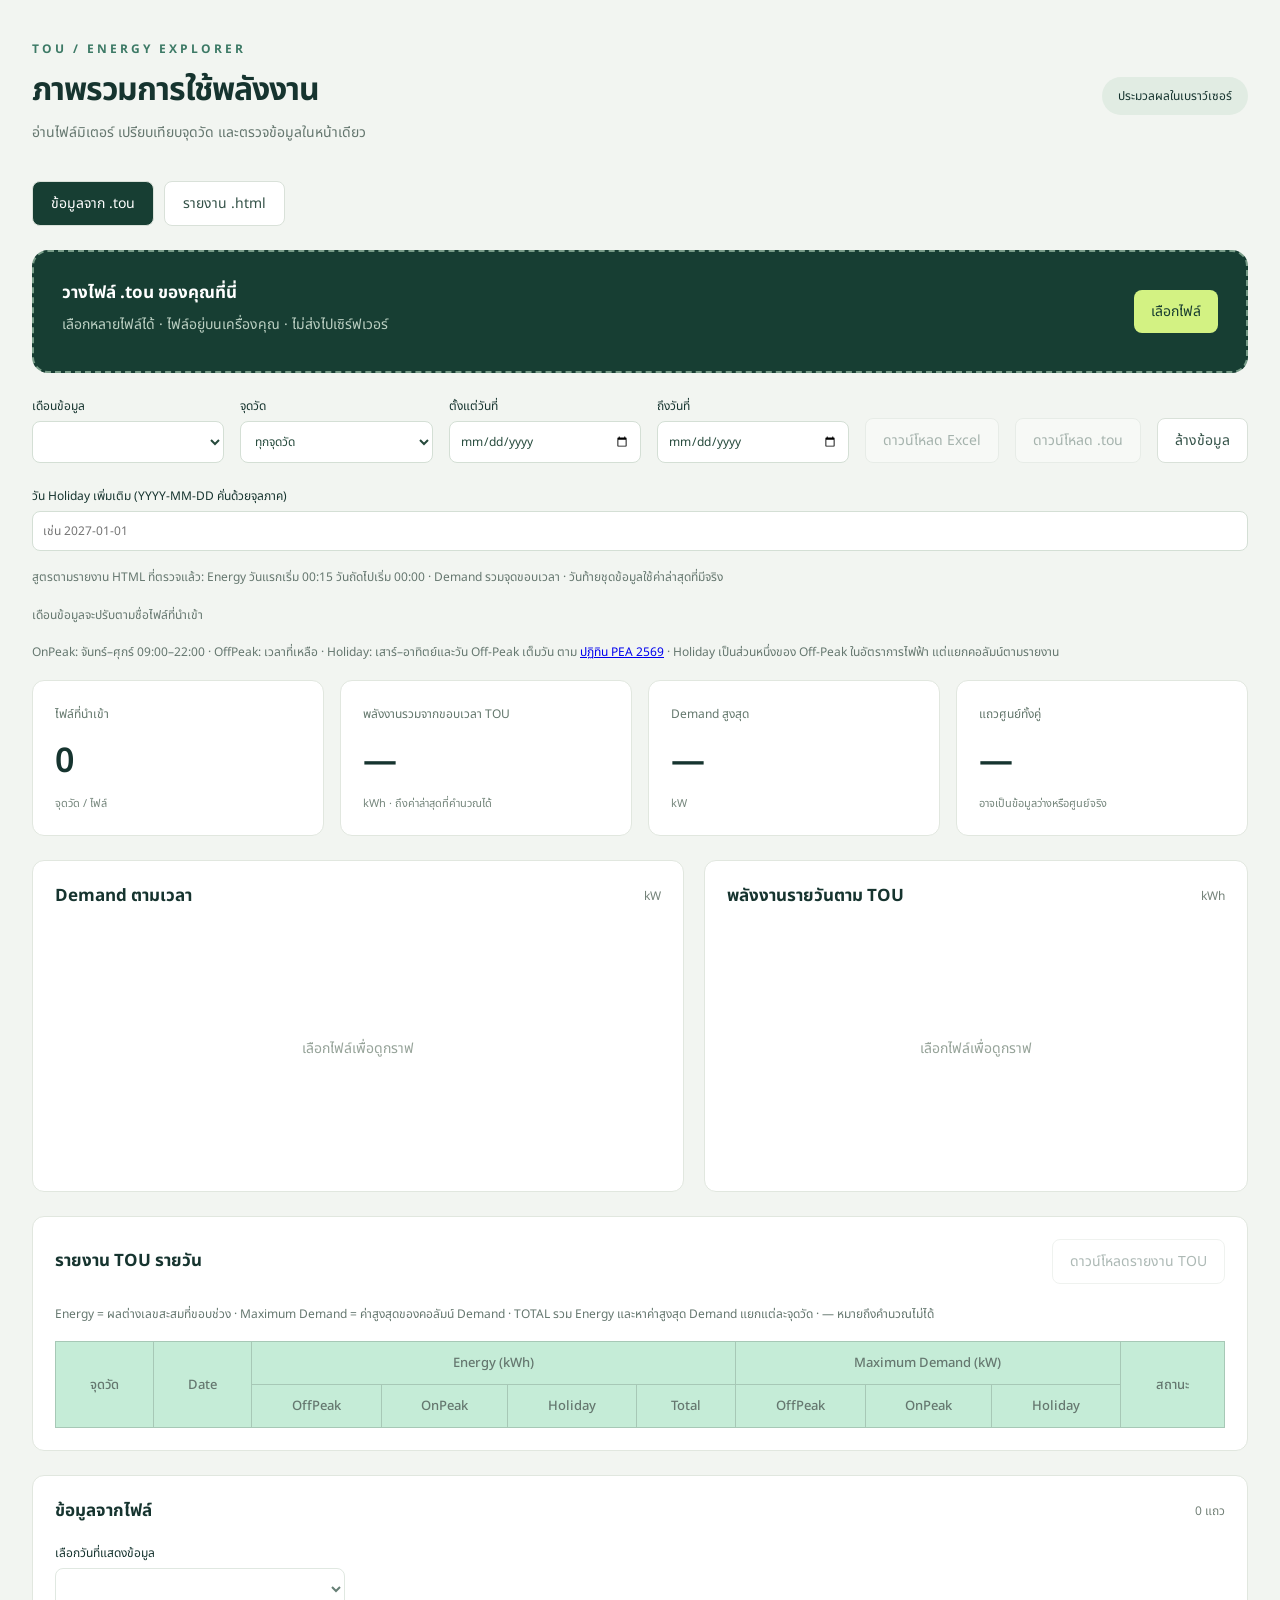
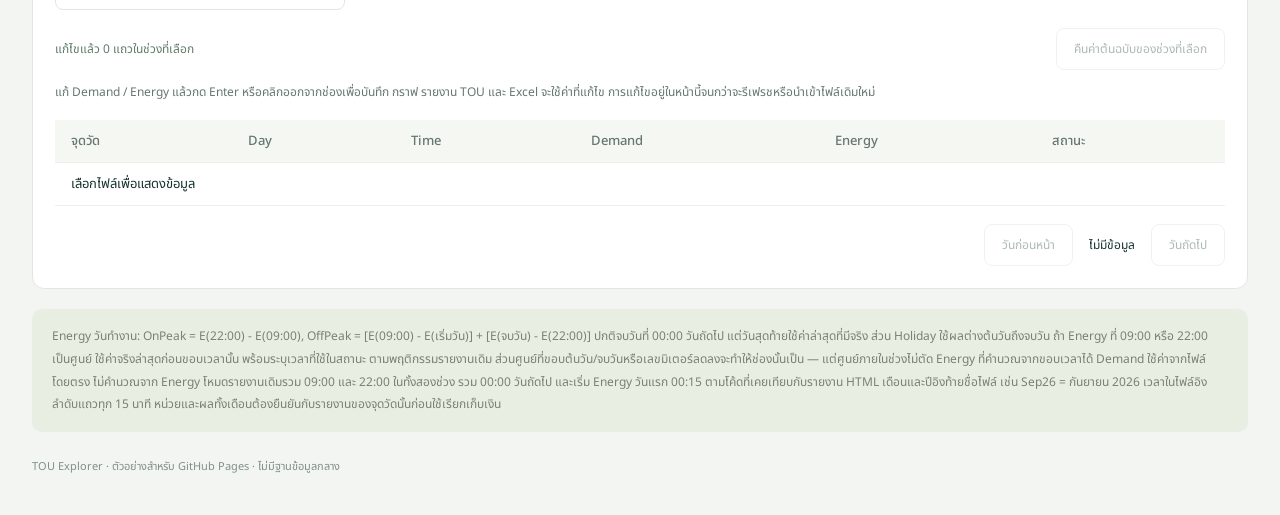
==== commit 903be2a0: "Invalidate cached assets for verified boundary fix" ====
--- a/index.html
+++ b/index.html
@@ -1,14 +1,14 @@
-<!doctype html>
-<html lang="th"><head><meta charset="utf-8"><meta name="viewport" content="width=device-width,initial-scale=1"><title>TOU · Energy Dashboard</title><link rel="stylesheet" href="style.css"><style>.main-menu{display:flex;gap:10px;margin-bottom:24px}.main-menu a{padding:11px 18px;border-radius:8px;text-decoration:none;color:#345248;background:white;border:1px solid #d9e1d9}.main-menu a[aria-current]{background:#173e33;color:white}</style></head>
-<body><main>
-<header><div><div class="eyebrow">TOU / ENERGY EXPLORER</div><h1>ภาพรวมการใช้พลังงาน</h1><p>อ่านไฟล์มิเตอร์ เปรียบเทียบจุดวัด และตรวจข้อมูลในหน้าเดียว</p></div><span class="badge">ประมวลผลในเบราว์เซอร์</span></header>
-<nav class="main-menu" aria-label="เมนูหลัก"><a href="index.html" aria-current="page">ข้อมูลจาก .tou</a><a href="html-report.html">รายงาน .html</a></nav>
-<section id="drop" class="upload"><div><h2>วางไฟล์ .tou ของคุณที่นี่</h2><p>เลือกหลายไฟล์ได้ · ไฟล์อยู่บนเครื่องคุณ · ไม่ส่งไปเซิร์ฟเวอร์</p></div><div class="actions"><label class="button">เลือกไฟล์<input id="files" type="file" accept=".tou" multiple hidden></label></div></section>
-<p id="message" role="status" aria-live="polite"></p>
-<section class="filters"><label>เดือนข้อมูล<select id="period"></select></label><label>จุดวัด<select id="meter"><option value="all">ทุกจุดวัด</option></select></label><label>ตั้งแต่วันที่<input type="date" id="from"></label><label>ถึงวันที่<input type="date" id="to"></label><button id="export" class="secondary">ดาวน์โหลด Excel</button><button id="touExport" class="secondary" title="ส่งออกทั้งไฟล์พร้อมค่าที่แก้ไข ไม่ตัดตามช่วงวันที่">ดาวน์โหลด .tou</button><button id="clear" class="secondary">ล้างข้อมูล</button></section>
-<section class="tou-options"><label>วัน Holiday เพิ่มเติม (YYYY-MM-DD คั่นด้วยจุลภาค)<input id="holidays" placeholder="เช่น 2027-01-01"></label></section><p class="rule">สูตรตามรายงาน HTML ที่ตรวจแล้ว: Energy วันแรกเริ่ม 00:15 วันถัดไปเริ่ม 00:00 · Demand รวมจุดขอบเวลา · วันท้ายชุดข้อมูลใช้ค่าล่าสุดที่มีจริง</p><p id="periodInfo" class="rule"></p><p class="rule">OnPeak: จันทร์–ศุกร์ 09:00–22:00 · OffPeak: เวลาที่เหลือ · Holiday: เสาร์–อาทิตย์และวัน Off-Peak เต็มวัน ตาม <a href="https://www.pea.co.th/sites/default/files/users/user36/Off-Peak_Calendar_2569_0.jpg" target="_blank" rel="noopener">ปฏิทิน PEA 2569</a> · Holiday เป็นส่วนหนึ่งของ Off-Peak ในอัตราการไฟฟ้า แต่แยกคอลัมน์ตามรายงาน</p><p id="calendarWarning" role="status"></p><section class="cards"><article><span>ไฟล์ที่นำเข้า</span><strong id="count">0</strong><small>จุดวัด / ไฟล์</small></article><article><span>พลังงานรวมจากขอบเวลา TOU</span><strong id="energy">—</strong><small>kWh · ถึงค่าล่าสุดที่คำนวณได้</small></article><article><span>Demand สูงสุด</span><strong id="peak">—</strong><small id="peakAt">kW</small></article><article><span>แถวศูนย์ทั้งคู่</span><strong id="gaps">—</strong><small>อาจเป็นข้อมูลว่างหรือศูนย์จริง</small></article></section>
-<section class="charts"><article class="panel"><div class="panelhead"><h2>Demand ตามเวลา</h2><span>kW</span></div><div id="demandChart" class="chart"></div></article><article class="panel"><div class="panelhead"><h2>พลังงานรายวันตาม TOU</h2><span>kWh</span></div><div id="energyChart" class="chart"></div></article></section>
-<section class="panel daily-panel"><div class="panelhead"><h2>รายงาน TOU รายวัน</h2><button id="dailyExport" class="secondary">ดาวน์โหลดรายงาน TOU</button></div><p class="rule">Energy = ผลต่างเลขสะสมที่ขอบช่วง · Maximum Demand = ค่าสูงสุดของคอลัมน์ Demand · TOTAL รวม Energy และหาค่าสูงสุด Demand แยกแต่ละจุดวัด · — หมายถึงคำนวณไม่ได้</p><div class="tablewrap"><table class="tou-table"><thead><tr><th rowspan="2">จุดวัด</th><th rowspan="2">Date</th><th colspan="4">Energy (kWh)</th><th colspan="3">Maximum Demand (kW)</th><th rowspan="2">สถานะ</th></tr><tr><th>OffPeak</th><th>OnPeak</th><th>Holiday</th><th>Total</th><th>OffPeak</th><th>OnPeak</th><th>Holiday</th></tr></thead><tbody id="dailyTable"></tbody></table></div></section><section class="panel"><div class="panelhead"><h2>ข้อมูลจากไฟล์</h2><span id="rowsCount">0 แถว</span></div><div class="day-toolbar"><label>เลือกวันที่แสดงข้อมูล<select id="rawDay"></select></label><span id="dayRowsCount"></span></div><div class="edit-toolbar"><span id="editCount">แก้ไขแล้ว 0 แถว</span><button id="restore" class="secondary" disabled>คืนค่าต้นฉบับของช่วงที่เลือก</button></div><p class="rule">แก้ Demand / Energy แล้วกด Enter หรือคลิกออกจากช่องเพื่อบันทึก กราฟ รายงาน TOU และ Excel จะใช้ค่าที่แก้ไข การแก้ไขอยู่ในหน้านี้จนกว่าจะรีเฟรชหรือนำเข้าไฟล์เดิมใหม่</p><p id="editMessage" role="status" aria-live="polite"></p><div class="tablewrap"><table><thead><tr><th>จุดวัด</th><th>Day</th><th>Time</th><th>Demand</th><th>Energy</th><th>สถานะ</th></tr></thead><tbody id="table"></tbody></table></div><div class="pager"><button id="prev" class="secondary">วันก่อนหน้า</button><span id="page">—</span><button id="next" class="secondary">วันถัดไป</button></div></section>
-<aside>Energy วันทำงาน: OnPeak = E(22:00) − E(09:00), OffPeak = [E(09:00) − E(เริ่มวัน)] + [E(จบวัน) − E(22:00)] ปกติจบวันที่ 00:00 วันถัดไป แต่วันสุดท้ายใช้ค่าล่าสุดที่มีจริง ส่วน Holiday ใช้ผลต่างต้นวันถึงจบวัน ถ้า Energy ที่ 09:00 หรือ 22:00 เป็นศูนย์ ใช้ค่าจริงล่าสุดก่อนขอบเวลานั้น พร้อมระบุเวลาที่ใช้ในสถานะ ตามพฤติกรรมรายงานเดิม ส่วนศูนย์ที่ขอบต้นวัน/จบวันหรือเลขมิเตอร์ลดลงจะทำให้ช่องนั้นเป็น — แต่ศูนย์ภายในช่วงไม่ตัด Energy ที่คำนวณจากขอบเวลาได้ Demand ใช้ค่าจากไฟล์โดยตรง ไม่คำนวณจาก Energy โหมดรายงานเดิมรวม 09:00 และ 22:00 ในทั้งสองช่วง รวม 00:00 วันถัดไป และเริ่ม Energy วันแรก 00:15 ตามโค้ดที่เคยเทียบกับรายงาน HTML เดือนและปีอิงท้ายชื่อไฟล์ เช่น Sep26 = กันยายน 2026 เวลาในไฟล์อิงลำดับแถวทุก 15 นาที หน่วยและผลทั้งเดือนต้องยืนยันกับรายงานของจุดวัดนั้นก่อนใช้เรียกเก็บเงิน</aside>
-<footer>TOU Explorer · ตัวอย่างสำหรับ GitHub Pages · ไม่มีฐานข้อมูลกลาง</footer>
-</main><script type="module" src="app.js?v=20261027-boundary"></script></body></html>
+<!doctype html>
+<html lang="th"><head><meta charset="utf-8"><meta name="viewport" content="width=device-width,initial-scale=1"><title>TOU · Energy Dashboard</title><link rel="stylesheet" href="style.css"><style>.main-menu{display:flex;gap:10px;margin-bottom:24px}.main-menu a{padding:11px 18px;border-radius:8px;text-decoration:none;color:#345248;background:white;border:1px solid #d9e1d9}.main-menu a[aria-current]{background:#173e33;color:white}</style></head>
+<body><main>
+<header><div><div class="eyebrow">TOU / ENERGY EXPLORER</div><h1>ภาพรวมการใช้พลังงาน</h1><p>อ่านไฟล์มิเตอร์ เปรียบเทียบจุดวัด และตรวจข้อมูลในหน้าเดียว</p></div><span class="badge">ประมวลผลในเบราว์เซอร์</span></header>
+<nav class="main-menu" aria-label="เมนูหลัก"><a href="index.html" aria-current="page">ข้อมูลจาก .tou</a><a href="html-report.html">รายงาน .html</a></nav>
+<section id="drop" class="upload"><div><h2>วางไฟล์ .tou ของคุณที่นี่</h2><p>เลือกหลายไฟล์ได้ · ไฟล์อยู่บนเครื่องคุณ · ไม่ส่งไปเซิร์ฟเวอร์</p></div><div class="actions"><label class="button">เลือกไฟล์<input id="files" type="file" accept=".tou" multiple hidden></label></div></section>
+<p id="message" role="status" aria-live="polite"></p>
+<section class="filters"><label>เดือนข้อมูล<select id="period"></select></label><label>จุดวัด<select id="meter"><option value="all">ทุกจุดวัด</option></select></label><label>ตั้งแต่วันที่<input type="date" id="from"></label><label>ถึงวันที่<input type="date" id="to"></label><button id="export" class="secondary">ดาวน์โหลด Excel</button><button id="touExport" class="secondary" title="ส่งออกทั้งไฟล์พร้อมค่าที่แก้ไข ไม่ตัดตามช่วงวันที่">ดาวน์โหลด .tou</button><button id="clear" class="secondary">ล้างข้อมูล</button></section>
+<section class="tou-options"><label>วัน Holiday เพิ่มเติม (YYYY-MM-DD คั่นด้วยจุลภาค)<input id="holidays" placeholder="เช่น 2027-01-01"></label></section><p class="rule">สูตรตามรายงาน HTML ที่ตรวจแล้ว: Energy วันแรกเริ่ม 00:15 วันถัดไปเริ่ม 00:00 · Demand รวมจุดขอบเวลา · วันท้ายชุดข้อมูลใช้ค่าล่าสุดที่มีจริง</p><p id="periodInfo" class="rule"></p><p class="rule">OnPeak: จันทร์–ศุกร์ 09:00–22:00 · OffPeak: เวลาที่เหลือ · Holiday: เสาร์–อาทิตย์และวัน Off-Peak เต็มวัน ตาม <a href="https://www.pea.co.th/sites/default/files/users/user36/Off-Peak_Calendar_2569_0.jpg" target="_blank" rel="noopener">ปฏิทิน PEA 2569</a> · Holiday เป็นส่วนหนึ่งของ Off-Peak ในอัตราการไฟฟ้า แต่แยกคอลัมน์ตามรายงาน</p><p id="calendarWarning" role="status"></p><section class="cards"><article><span>ไฟล์ที่นำเข้า</span><strong id="count">0</strong><small>จุดวัด / ไฟล์</small></article><article><span>พลังงานรวมจากขอบเวลา TOU</span><strong id="energy">—</strong><small>kWh · ถึงค่าล่าสุดที่คำนวณได้</small></article><article><span>Demand สูงสุด</span><strong id="peak">—</strong><small id="peakAt">kW</small></article><article><span>แถวศูนย์ทั้งคู่</span><strong id="gaps">—</strong><small>อาจเป็นข้อมูลว่างหรือศูนย์จริง</small></article></section>
+<section class="charts"><article class="panel"><div class="panelhead"><h2>Demand ตามเวลา</h2><span>kW</span></div><div id="demandChart" class="chart"></div></article><article class="panel"><div class="panelhead"><h2>พลังงานรายวันตาม TOU</h2><span>kWh</span></div><div id="energyChart" class="chart"></div></article></section>
+<section class="panel daily-panel"><div class="panelhead"><h2>รายงาน TOU รายวัน</h2><button id="dailyExport" class="secondary">ดาวน์โหลดรายงาน TOU</button></div><p class="rule">Energy = ผลต่างเลขสะสมที่ขอบช่วง · Maximum Demand = ค่าสูงสุดของคอลัมน์ Demand · TOTAL รวม Energy และหาค่าสูงสุด Demand แยกแต่ละจุดวัด · — หมายถึงคำนวณไม่ได้</p><div class="tablewrap"><table class="tou-table"><thead><tr><th rowspan="2">จุดวัด</th><th rowspan="2">Date</th><th colspan="4">Energy (kWh)</th><th colspan="3">Maximum Demand (kW)</th><th rowspan="2">สถานะ</th></tr><tr><th>OffPeak</th><th>OnPeak</th><th>Holiday</th><th>Total</th><th>OffPeak</th><th>OnPeak</th><th>Holiday</th></tr></thead><tbody id="dailyTable"></tbody></table></div></section><section class="panel"><div class="panelhead"><h2>ข้อมูลจากไฟล์</h2><span id="rowsCount">0 แถว</span></div><div class="day-toolbar"><label>เลือกวันที่แสดงข้อมูล<select id="rawDay"></select></label><span id="dayRowsCount"></span></div><div class="edit-toolbar"><span id="editCount">แก้ไขแล้ว 0 แถว</span><button id="restore" class="secondary" disabled>คืนค่าต้นฉบับของช่วงที่เลือก</button></div><p class="rule">แก้ Demand / Energy แล้วกด Enter หรือคลิกออกจากช่องเพื่อบันทึก กราฟ รายงาน TOU และ Excel จะใช้ค่าที่แก้ไข การแก้ไขอยู่ในหน้านี้จนกว่าจะรีเฟรชหรือนำเข้าไฟล์เดิมใหม่</p><p id="editMessage" role="status" aria-live="polite"></p><div class="tablewrap"><table><thead><tr><th>จุดวัด</th><th>Day</th><th>Time</th><th>Demand</th><th>Energy</th><th>สถานะ</th></tr></thead><tbody id="table"></tbody></table></div><div class="pager"><button id="prev" class="secondary">วันก่อนหน้า</button><span id="page">—</span><button id="next" class="secondary">วันถัดไป</button></div></section>
+<aside>Energy วันทำงาน: OnPeak = E(22:00) − E(09:00), OffPeak = [E(09:00) − E(เริ่มวัน)] + [E(จบวัน) − E(22:00)] ปกติจบวันที่ 00:00 วันถัดไป แต่วันสุดท้ายใช้ค่าล่าสุดที่มีจริง ส่วน Holiday ใช้ผลต่างต้นวันถึงจบวัน ถ้า Energy ที่ 09:00 หรือ 22:00 เป็นศูนย์ ใช้ค่าจริงล่าสุดก่อนขอบเวลานั้น พร้อมระบุเวลาที่ใช้ในสถานะ ตามพฤติกรรมรายงานเดิม ส่วนศูนย์ที่ขอบต้นวัน/จบวันหรือเลขมิเตอร์ลดลงจะทำให้ช่องนั้นเป็น — แต่ศูนย์ภายในช่วงไม่ตัด Energy ที่คำนวณจากขอบเวลาได้ Demand ใช้ค่าจากไฟล์โดยตรง ไม่คำนวณจาก Energy โหมดรายงานเดิมรวม 09:00 และ 22:00 ในทั้งสองช่วง รวม 00:00 วันถัดไป และเริ่ม Energy วันแรก 00:15 ตามโค้ดที่เคยเทียบกับรายงาน HTML เดือนและปีอิงท้ายชื่อไฟล์ เช่น Sep26 = กันยายน 2026 เวลาในไฟล์อิงลำดับแถวทุก 15 นาที หน่วยและผลทั้งเดือนต้องยืนยันกับรายงานของจุดวัดนั้นก่อนใช้เรียกเก็บเงิน</aside>
+<footer>TOU Explorer · ตัวอย่างสำหรับ GitHub Pages · ไม่มีฐานข้อมูลกลาง</footer>
+</main><script type="module" src="app.js?v=20261027-boundary2"></script></body></html>
